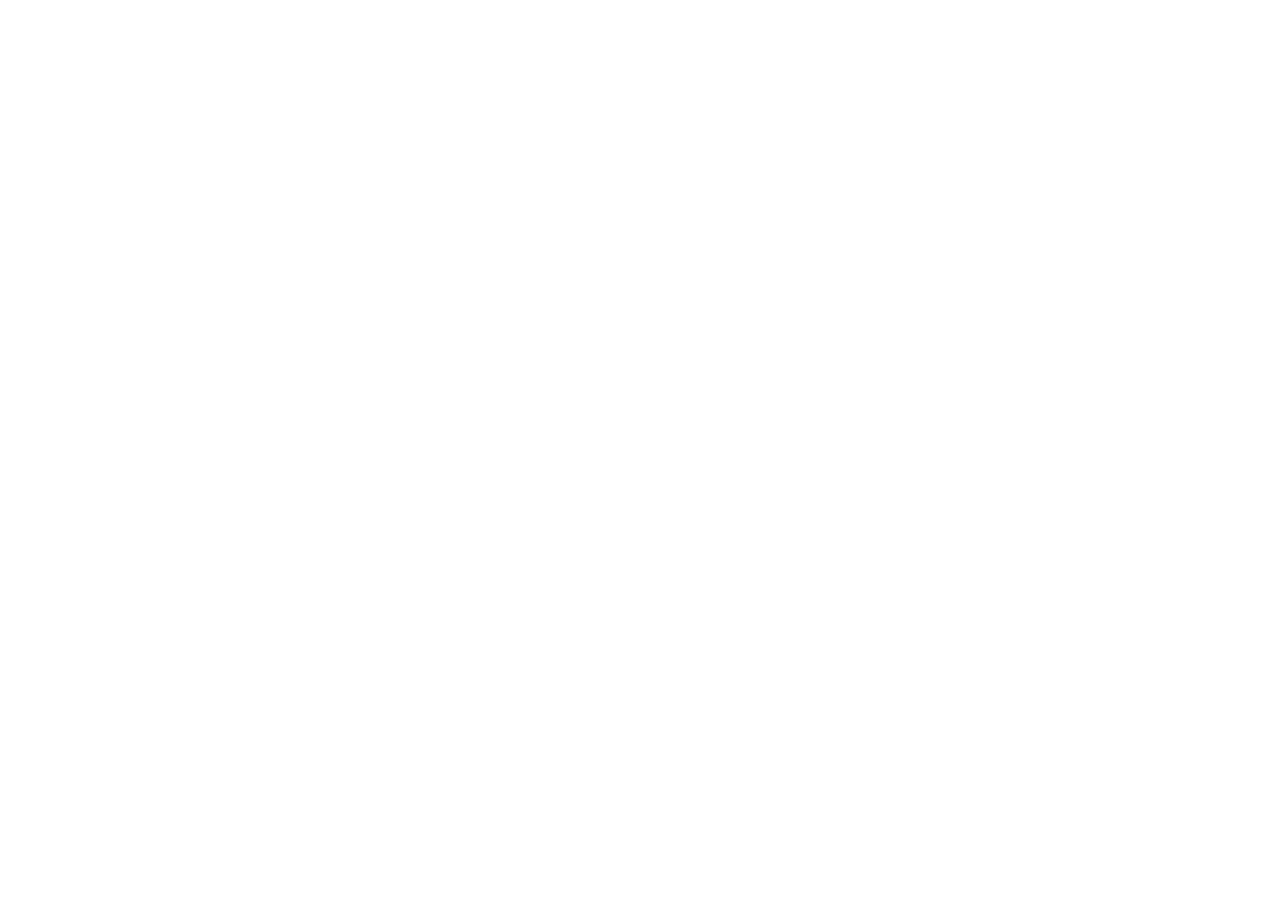
==== index.html @ ac1d790c "完成了登录和注册功能开发" ====
<!DOCTYPE html>
<html lang="en">

<head>
    <meta charset="UTF-8">
    <meta http-equiv="X-UA-Compatible" content="IE=edge">
    <meta name="viewport" content="width=device-width, initial-scale=1.0">
    <title>Document</title>
</head>

<body>

</body>

</html>
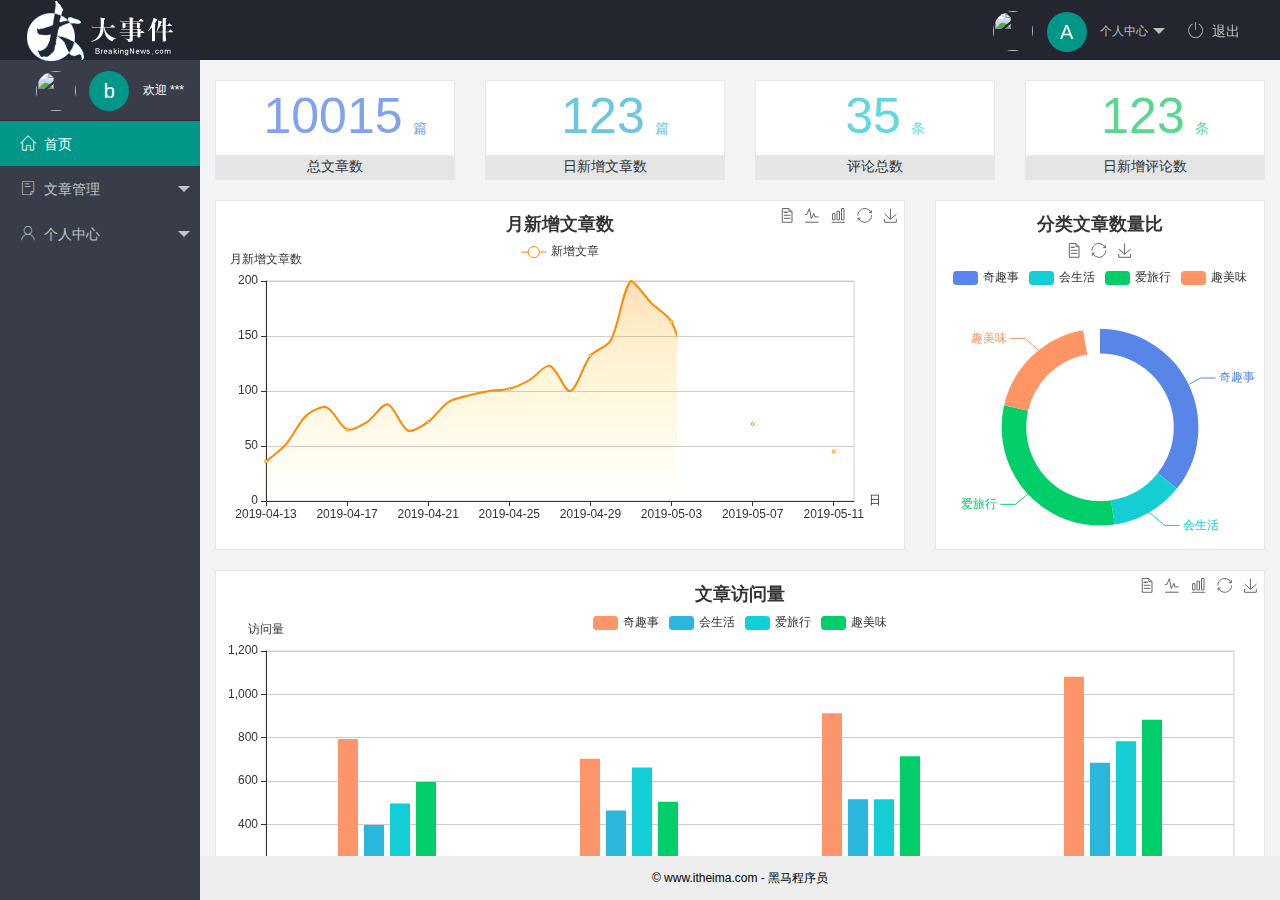
==== commit 8839c5c0: "完成了首页功能的开发" ====
--- a/index.html
+++ b/index.html
@@ -2,14 +2,104 @@
 <html lang="en">
 
 <head>
-    <meta charset="UTF-8">
-    <meta http-equiv="X-UA-Compatible" content="IE=edge">
-    <meta name="viewport" content="width=device-width, initial-scale=1.0">
-    <title>Document</title>
+    <meta charset="UTF-8" />
+    <meta name="viewport" content="width=device-width, initial-scale=1.0" />
+    <title>后台主页</title>
+    <!-- 导入 layui 的样式表 -->
+    <link rel="stylesheet" href="/assets/lib/layui/css/layui.css" />
+    <!-- 导入第三方图标库 -->
+    <link rel="stylesheet" href="/assets/fonts/iconfont.css" />
+    <!-- 导入自己的样式表 -->
+    <link rel="stylesheet" href="/assets/css/index.css" />
 </head>
 
-<body>
+<body class="layui-layout-body">
+    <div class="layui-layout layui-layout-admin">
+        <div class="layui-header">
+            <div class="layui-logo">
+                <img src="/assets/images/logo.png" alt="" />
+            </div>
+            <!-- 头部区域（可配合layui已有的水平导航） -->
+            <ul class="layui-nav layui-layout-right">
+                <li class="layui-nav-item">
+                    <a href="javascript:;" class="userinfo">
+                        <img src="http://t.cn/RCzsdCq" class="layui-nav-img" />
+                        <span class="text-avatar">A</span>
+                        个人中心
+                    </a>
+                    <dl class="layui-nav-child">
+                        <dd><a href="">基本资料</a></dd>
+                        <dd><a href="">更换头像</a></dd>
+                        <dd><a href="">重置密码</a></dd>
+                    </dl>
+                </li>
+                <li class="layui-nav-item">
+                    <a href="javascript:;" id="btnLogout"><span class="iconfont icon-tuichu"></span>退出</a>
+                </li>
+            </ul>
+        </div>
 
+        <div class="layui-side layui-bg-black">
+            <div class="layui-side-scroll">
+                <div class="userinfo">
+                    <img src="http://t.cn/RCzsdCq" class="layui-nav-img" />
+                    <span class="text-avatar">b</span>
+                    <span id="welcome">欢迎 ***</span>
+                </div>
+                <!-- 左侧导航区域（可配合layui已有的垂直导航） -->
+                <ul class="layui-nav layui-nav-tree" lay-shrink="all">
+                    <li class="layui-nav-item layui-this">
+                        <a href="/home/dashboard.html" target="fm"><span class="iconfont icon-home"></span>首页</a>
+                    </li>
+                    <li class="layui-nav-item">
+                        <a class="" href="javascript:;"><span class="iconfont icon-16"></span>文章管理</a>
+                        <dl class="layui-nav-child">
+                            <dd>
+                                <a href="javascript:;"><i class="layui-icon layui-icon-app"></i>文章类别</a>
+                            </dd>
+                            <dd>
+                                <a href="javascript:;"><i class="layui-icon layui-icon-app"></i>文章列表</a>
+                            </dd>
+                            <dd>
+                                <a href="javascript:;"><i class="layui-icon layui-icon-app"></i>发布文章</a>
+                            </dd>
+                        </dl>
+                    </li>
+                    <li class="layui-nav-item">
+                        <a href="javascript:;"><span class="iconfont icon-user"></span>个人中心</a>
+                        <dl class="layui-nav-child">
+                            <dd>
+                                <a href="javascript:;"><i class="layui-icon layui-icon-app"></i>基本资料</a>
+                            </dd>
+                            <dd>
+                                <a href="javascript:;"><i class="layui-icon layui-icon-app"></i>更换头像</a>
+                            </dd>
+                            <dd>
+                                <a href="javascript:;"><i class="layui-icon layui-icon-app"></i>重置密码</a>
+                            </dd>
+                        </dl>
+                    </li>
+                </ul>
+            </div>
+        </div>
+        <div class="layui-body">
+            <!-- 内容主体区域 -->
+            <iframe name="fm" src="/home/dashboard.html" frameborder="0"></iframe>
+        </div>
+
+        <div class="layui-footer">
+            <!-- 底部固定区域 -->
+            © www.itheima.com - 黑马程序员
+        </div>
+    </div>
+    <!-- 导入layui的js文件 -->
+    <script src="/assets//lib/layui/layui.all.js"></script>
+    <!-- 导入jquery -->
+    <script src="/assets/lib/jquery.js"></script>
+    <!-- 导入baseAPI.js -->
+    <script src="/assets/js/baseAP.js"></script>
+    <!-- 导入自己的js -->
+    <script src="/assets/js/index.js"> </script>
 </body>
 
 </html>--- a/assets/lib/layui/css/layui.css
+++ b/assets/lib/layui/css/layui.css
@@ -0,0 +1,2 @@
+/** layui-v2.5.5 MIT License By https://www.layui.com */
+ .layui-inline,img{display:inline-block;vertical-align:middle}h1,h2,h3,h4,h5,h6{font-weight:400}.layui-edge,.layui-header,.layui-inline,.layui-main{position:relative}.layui-body,.layui-edge,.layui-elip{overflow:hidden}.layui-btn,.layui-edge,.layui-inline,img{vertical-align:middle}.layui-btn,.layui-disabled,.layui-icon,.layui-unselect{-moz-user-select:none;-webkit-user-select:none;-ms-user-select:none}.layui-elip,.layui-form-checkbox span,.layui-form-pane .layui-form-label{text-overflow:ellipsis;white-space:nowrap}.layui-breadcrumb,.layui-tree-btnGroup{visibility:hidden}blockquote,body,button,dd,div,dl,dt,form,h1,h2,h3,h4,h5,h6,input,li,ol,p,pre,td,textarea,th,ul{margin:0;padding:0;-webkit-tap-highlight-color:rgba(0,0,0,0)}a:active,a:hover{outline:0}img{border:none}li{list-style:none}table{border-collapse:collapse;border-spacing:0}h4,h5,h6{font-size:100%}button,input,optgroup,option,select,textarea{font-family:inherit;font-size:inherit;font-style:inherit;font-weight:inherit;outline:0}pre{white-space:pre-wrap;white-space:-moz-pre-wrap;white-space:-pre-wrap;white-space:-o-pre-wrap;word-wrap:break-word}body{line-height:24px;font:14px Helvetica Neue,Helvetica,PingFang SC,Tahoma,Arial,sans-serif}hr{height:1px;margin:10px 0;border:0;clear:both}a{color:#333;text-decoration:none}a:hover{color:#777}a cite{font-style:normal;*cursor:pointer}.layui-border-box,.layui-border-box *{box-sizing:border-box}.layui-box,.layui-box *{box-sizing:content-box}.layui-clear{clear:both;*zoom:1}.layui-clear:after{content:'\20';clear:both;*zoom:1;display:block;height:0}.layui-inline{*display:inline;*zoom:1}.layui-edge{display:inline-block;width:0;height:0;border-width:6px;border-style:dashed;border-color:transparent}.layui-edge-top{top:-4px;border-bottom-color:#999;border-bottom-style:solid}.layui-edge-right{border-left-color:#999;border-left-style:solid}.layui-edge-bottom{top:2px;border-top-color:#999;border-top-style:solid}.layui-edge-left{border-right-color:#999;border-right-style:solid}.layui-disabled,.layui-disabled:hover{color:#d2d2d2!important;cursor:not-allowed!important}.layui-circle{border-radius:100%}.layui-show{display:block!important}.layui-hide{display:none!important}@font-face{font-family:layui-icon;src:url(../font/iconfont.eot?v=250);src:url(../font/iconfont.eot?v=250#iefix) format('embedded-opentype'),url(../font/iconfont.woff2?v=250) format('woff2'),url(../font/iconfont.woff?v=250) format('woff'),url(../font/iconfont.ttf?v=250) format('truetype'),url(../font/iconfont.svg?v=250#layui-icon) format('svg')}.layui-icon{font-family:layui-icon!important;font-size:16px;font-style:normal;-webkit-font-smoothing:antialiased;-moz-osx-font-smoothing:grayscale}.layui-icon-reply-fill:before{content:"\e611"}.layui-icon-set-fill:before{content:"\e614"}.layui-icon-menu-fill:before{content:"\e60f"}.layui-icon-search:before{content:"\e615"}.layui-icon-share:before{content:"\e641"}.layui-icon-set-sm:before{content:"\e620"}.layui-icon-engine:before{content:"\e628"}.layui-icon-close:before{content:"\1006"}.layui-icon-close-fill:before{content:"\1007"}.layui-icon-chart-screen:before{content:"\e629"}.layui-icon-star:before{content:"\e600"}.layui-icon-circle-dot:before{content:"\e617"}.layui-icon-chat:before{content:"\e606"}.layui-icon-release:before{content:"\e609"}.layui-icon-list:before{content:"\e60a"}.layui-icon-chart:before{content:"\e62c"}.layui-icon-ok-circle:before{content:"\1005"}.layui-icon-layim-theme:before{content:"\e61b"}.layui-icon-table:before{content:"\e62d"}.layui-icon-right:before{content:"\e602"}.layui-icon-left:before{content:"\e603"}.layui-icon-cart-simple:before{content:"\e698"}.layui-icon-face-cry:before{content:"\e69c"}.layui-icon-face-smile:before{content:"\e6af"}.layui-icon-survey:before{content:"\e6b2"}.layui-icon-tree:before{content:"\e62e"}.layui-icon-upload-circle:before{content:"\e62f"}.layui-icon-add-circle:before{content:"\e61f"}.layui-icon-download-circle:before{content:"\e601"}.layui-icon-templeate-1:before{content:"\e630"}.layui-icon-util:before{content:"\e631"}.layui-icon-face-surprised:before{content:"\e664"}.layui-icon-edit:before{content:"\e642"}.layui-icon-speaker:before{content:"\e645"}.layui-icon-down:before{content:"\e61a"}.layui-icon-file:before{content:"\e621"}.layui-icon-layouts:before{content:"\e632"}.layui-icon-rate-half:before{content:"\e6c9"}.layui-icon-add-circle-fine:before{content:"\e608"}.layui-icon-prev-circle:before{content:"\e633"}.layui-icon-read:before{content:"\e705"}.layui-icon-404:before{content:"\e61c"}.layui-icon-carousel:before{content:"\e634"}.layui-icon-help:before{content:"\e607"}.layui-icon-code-circle:before{content:"\e635"}.layui-icon-water:before{content:"\e636"}.layui-icon-username:before{content:"\e66f"}.layui-icon-find-fill:before{content:"\e670"}.layui-icon-about:before{content:"\e60b"}.layui-icon-location:before{content:"\e715"}.layui-icon-up:before{content:"\e619"}.layui-icon-pause:before{content:"\e651"}.layui-icon-date:before{content:"\e637"}.layui-icon-layim-uploadfile:before{content:"\e61d"}.layui-icon-delete:before{content:"\e640"}.layui-icon-play:before{content:"\e652"}.layui-icon-top:before{content:"\e604"}.layui-icon-friends:before{content:"\e612"}.layui-icon-refresh-3:before{content:"\e9aa"}.layui-icon-ok:before{content:"\e605"}.layui-icon-layer:before{content:"\e638"}.layui-icon-face-smile-fine:before{content:"\e60c"}.layui-icon-dollar:before{content:"\e659"}.layui-icon-group:before{content:"\e613"}.layui-icon-layim-download:before{content:"\e61e"}.layui-icon-picture-fine:before{content:"\e60d"}.layui-icon-link:before{content:"\e64c"}.layui-icon-diamond:before{content:"\e735"}.layui-icon-log:before{content:"\e60e"}.layui-icon-rate-solid:before{content:"\e67a"}.layui-icon-fonts-del:before{content:"\e64f"}.layui-icon-unlink:before{content:"\e64d"}.layui-icon-fonts-clear:before{content:"\e639"}.layui-icon-triangle-r:before{content:"\e623"}.layui-icon-circle:before{content:"\e63f"}.layui-icon-radio:before{content:"\e643"}.layui-icon-align-center:before{content:"\e647"}.layui-icon-align-right:before{content:"\e648"}.layui-icon-align-left:before{content:"\e649"}.layui-icon-loading-1:before{content:"\e63e"}.layui-icon-return:before{content:"\e65c"}.layui-icon-fonts-strong:before{content:"\e62b"}.layui-icon-upload:before{content:"\e67c"}.layui-icon-dialogue:before{content:"\e63a"}.layui-icon-video:before{content:"\e6ed"}.layui-icon-headset:before{content:"\e6fc"}.layui-icon-cellphone-fine:before{content:"\e63b"}.layui-icon-add-1:before{content:"\e654"}.layui-icon-face-smile-b:before{content:"\e650"}.layui-icon-fonts-html:before{content:"\e64b"}.layui-icon-form:before{content:"\e63c"}.layui-icon-cart:before{content:"\e657"}.layui-icon-camera-fill:before{content:"\e65d"}.layui-icon-tabs:before{content:"\e62a"}.layui-icon-fonts-code:before{content:"\e64e"}.layui-icon-fire:before{content:"\e756"}.layui-icon-set:before{content:"\e716"}.layui-icon-fonts-u:before{content:"\e646"}.layui-icon-triangle-d:before{content:"\e625"}.layui-icon-tips:before{content:"\e702"}.layui-icon-picture:before{content:"\e64a"}.layui-icon-more-vertical:before{content:"\e671"}.layui-icon-flag:before{content:"\e66c"}.layui-icon-loading:before{content:"\e63d"}.layui-icon-fonts-i:before{content:"\e644"}.layui-icon-refresh-1:before{content:"\e666"}.layui-icon-rmb:before{content:"\e65e"}.layui-icon-home:before{content:"\e68e"}.layui-icon-user:before{content:"\e770"}.layui-icon-notice:before{content:"\e667"}.layui-icon-login-weibo:before{content:"\e675"}.layui-icon-voice:before{content:"\e688"}.layui-icon-upload-drag:before{content:"\e681"}.layui-icon-login-qq:before{content:"\e676"}.layui-icon-snowflake:before{content:"\e6b1"}.layui-icon-file-b:before{content:"\e655"}.layui-icon-template:before{content:"\e663"}.layui-icon-auz:before{content:"\e672"}.layui-icon-console:before{content:"\e665"}.layui-icon-app:before{content:"\e653"}.layui-icon-prev:before{content:"\e65a"}.layui-icon-website:before{content:"\e7ae"}.layui-icon-next:before{content:"\e65b"}.layui-icon-component:before{content:"\e857"}.layui-icon-more:before{content:"\e65f"}.layui-icon-login-wechat:before{content:"\e677"}.layui-icon-shrink-right:before{content:"\e668"}.layui-icon-spread-left:before{content:"\e66b"}.layui-icon-camera:before{content:"\e660"}.layui-icon-note:before{content:"\e66e"}.layui-icon-refresh:before{content:"\e669"}.layui-icon-female:before{content:"\e661"}.layui-icon-male:before{content:"\e662"}.layui-icon-password:before{content:"\e673"}.layui-icon-senior:before{content:"\e674"}.layui-icon-theme:before{content:"\e66a"}.layui-icon-tread:before{content:"\e6c5"}.layui-icon-praise:before{content:"\e6c6"}.layui-icon-star-fill:before{content:"\e658"}.layui-icon-rate:before{content:"\e67b"}.layui-icon-template-1:before{content:"\e656"}.layui-icon-vercode:before{content:"\e679"}.layui-icon-cellphone:before{content:"\e678"}.layui-icon-screen-full:before{content:"\e622"}.layui-icon-screen-restore:before{content:"\e758"}.layui-icon-cols:before{content:"\e610"}.layui-icon-export:before{content:"\e67d"}.layui-icon-print:before{content:"\e66d"}.layui-icon-slider:before{content:"\e714"}.layui-icon-addition:before{content:"\e624"}.layui-icon-subtraction:before{content:"\e67e"}.layui-icon-service:before{content:"\e626"}.layui-icon-transfer:before{content:"\e691"}.layui-main{width:1140px;margin:0 auto}.layui-header{z-index:1000;height:60px}.layui-header a:hover{transition:all .5s;-webkit-transition:all .5s}.layui-side{position:fixed;left:0;top:0;bottom:0;z-index:999;width:200px;overflow-x:hidden}.layui-side-scroll{position:relative;width:220px;height:100%;overflow-x:hidden}.layui-body{position:absolute;left:200px;right:0;top:0;bottom:0;z-index:998;width:auto;overflow-y:auto;box-sizing:border-box}.layui-layout-body{overflow:hidden}.layui-layout-admin .layui-header{background-color:#23262E}.layui-layout-admin .layui-side{top:60px;width:200px;overflow-x:hidden}.layui-layout-admin .layui-body{position:fixed;top:60px;bottom:44px}.layui-layout-admin .layui-main{width:auto;margin:0 15px}.layui-layout-admin .layui-footer{position:fixed;left:200px;right:0;bottom:0;height:44px;line-height:44px;padding:0 15px;background-color:#eee}.layui-layout-admin .layui-logo{position:absolute;left:0;top:0;width:200px;height:100%;line-height:60px;text-align:center;color:#009688;font-size:16px}.layui-layout-admin .layui-header .layui-nav{background:0 0}.layui-layout-left{position:absolute!important;left:200px;top:0}.layui-layout-right{position:absolute!important;right:0;top:0}.layui-container{position:relative;margin:0 auto;padding:0 15px;box-sizing:border-box}.layui-fluid{position:relative;margin:0 auto;padding:0 15px}.layui-row:after,.layui-row:before{content:'';display:block;clear:both}.layui-col-lg1,.layui-col-lg10,.layui-col-lg11,.layui-col-lg12,.layui-col-lg2,.layui-col-lg3,.layui-col-lg4,.layui-col-lg5,.layui-col-lg6,.layui-col-lg7,.layui-col-lg8,.layui-col-lg9,.layui-col-md1,.layui-col-md10,.layui-col-md11,.layui-col-md12,.layui-col-md2,.layui-col-md3,.layui-col-md4,.layui-col-md5,.layui-col-md6,.layui-col-md7,.layui-col-md8,.layui-col-md9,.layui-col-sm1,.layui-col-sm10,.layui-col-sm11,.layui-col-sm12,.layui-col-sm2,.layui-col-sm3,.layui-col-sm4,.layui-col-sm5,.layui-col-sm6,.layui-col-sm7,.layui-col-sm8,.layui-col-sm9,.layui-col-xs1,.layui-col-xs10,.layui-col-xs11,.layui-col-xs12,.layui-col-xs2,.layui-col-xs3,.layui-col-xs4,.layui-col-xs5,.layui-col-xs6,.layui-col-xs7,.layui-col-xs8,.layui-col-xs9{position:relative;display:block;box-sizing:border-box}.layui-col-xs1,.layui-col-xs10,.layui-col-xs11,.layui-col-xs12,.layui-col-xs2,.layui-col-xs3,.layui-col-xs4,.layui-col-xs5,.layui-col-xs6,.layui-col-xs7,.layui-col-xs8,.layui-col-xs9{float:left}.layui-col-xs1{width:8.33333333%}.layui-col-xs2{width:16.66666667%}.layui-col-xs3{width:25%}.layui-col-xs4{width:33.33333333%}.layui-col-xs5{width:41.66666667%}.layui-col-xs6{width:50%}.layui-col-xs7{width:58.33333333%}.layui-col-xs8{width:66.66666667%}.layui-col-xs9{width:75%}.layui-col-xs10{width:83.33333333%}.layui-col-xs11{width:91.66666667%}.layui-col-xs12{width:100%}.layui-col-xs-offset1{margin-left:8.33333333%}.layui-col-xs-offset2{margin-left:16.66666667%}.layui-col-xs-offset3{margin-left:25%}.layui-col-xs-offset4{margin-left:33.33333333%}.layui-col-xs-offset5{margin-left:41.66666667%}.layui-col-xs-offset6{margin-left:50%}.layui-col-xs-offset7{margin-left:58.33333333%}.layui-col-xs-offset8{margin-left:66.66666667%}.layui-col-xs-offset9{margin-left:75%}.layui-col-xs-offset10{margin-left:83.33333333%}.layui-col-xs-offset11{margin-left:91.66666667%}.layui-col-xs-offset12{margin-left:100%}@media screen and (max-width:768px){.layui-hide-xs{display:none!important}.layui-show-xs-block{display:block!important}.layui-show-xs-inline{display:inline!important}.layui-show-xs-inline-block{display:inline-block!important}}@media screen and (min-width:768px){.layui-container{width:750px}.layui-hide-sm{display:none!important}.layui-show-sm-block{display:block!important}.layui-show-sm-inline{display:inline!important}.layui-show-sm-inline-block{display:inline-block!important}.layui-col-sm1,.layui-col-sm10,.layui-col-sm11,.layui-col-sm12,.layui-col-sm2,.layui-col-sm3,.layui-col-sm4,.layui-col-sm5,.layui-col-sm6,.layui-col-sm7,.layui-col-sm8,.layui-col-sm9{float:left}.layui-col-sm1{width:8.33333333%}.layui-col-sm2{width:16.66666667%}.layui-col-sm3{width:25%}.layui-col-sm4{width:33.33333333%}.layui-col-sm5{width:41.66666667%}.layui-col-sm6{width:50%}.layui-col-sm7{width:58.33333333%}.layui-col-sm8{width:66.66666667%}.layui-col-sm9{width:75%}.layui-col-sm10{width:83.33333333%}.layui-col-sm11{width:91.66666667%}.layui-col-sm12{width:100%}.layui-col-sm-offset1{margin-left:8.33333333%}.layui-col-sm-offset2{margin-left:16.66666667%}.layui-col-sm-offset3{margin-left:25%}.layui-col-sm-offset4{margin-left:33.33333333%}.layui-col-sm-offset5{margin-left:41.66666667%}.layui-col-sm-offset6{margin-left:50%}.layui-col-sm-offset7{margin-left:58.33333333%}.layui-col-sm-offset8{margin-left:66.66666667%}.layui-col-sm-offset9{margin-left:75%}.layui-col-sm-offset10{margin-left:83.33333333%}.layui-col-sm-offset11{margin-left:91.66666667%}.layui-col-sm-offset12{margin-left:100%}}@media screen and (min-width:992px){.layui-container{width:970px}.layui-hide-md{display:none!important}.layui-show-md-block{display:block!important}.layui-show-md-inline{display:inline!important}.layui-show-md-inline-block{display:inline-block!important}.layui-col-md1,.layui-col-md10,.layui-col-md11,.layui-col-md12,.layui-col-md2,.layui-col-md3,.layui-col-md4,.layui-col-md5,.layui-col-md6,.layui-col-md7,.layui-col-md8,.layui-col-md9{float:left}.layui-col-md1{width:8.33333333%}.layui-col-md2{width:16.66666667%}.layui-col-md3{width:25%}.layui-col-md4{width:33.33333333%}.layui-col-md5{width:41.66666667%}.layui-col-md6{width:50%}.layui-col-md7{width:58.33333333%}.layui-col-md8{width:66.66666667%}.layui-col-md9{width:75%}.layui-col-md10{width:83.33333333%}.layui-col-md11{width:91.66666667%}.layui-col-md12{width:100%}.layui-col-md-offset1{margin-left:8.33333333%}.layui-col-md-offset2{margin-left:16.66666667%}.layui-col-md-offset3{margin-left:25%}.layui-col-md-offset4{margin-left:33.33333333%}.layui-col-md-offset5{margin-left:41.66666667%}.layui-col-md-offset6{margin-left:50%}.layui-col-md-offset7{margin-left:58.33333333%}.layui-col-md-offset8{margin-left:66.66666667%}.layui-col-md-offset9{margin-left:75%}.layui-col-md-offset10{margin-left:83.33333333%}.layui-col-md-offset11{margin-left:91.66666667%}.layui-col-md-offset12{margin-left:100%}}@media screen and (min-width:1200px){.layui-container{width:1170px}.layui-hide-lg{display:none!important}.layui-show-lg-block{display:block!important}.layui-show-lg-inline{display:inline!important}.layui-show-lg-inline-block{display:inline-block!important}.layui-col-lg1,.layui-col-lg10,.layui-col-lg11,.layui-col-lg12,.layui-col-lg2,.layui-col-lg3,.layui-col-lg4,.layui-col-lg5,.layui-col-lg6,.layui-col-lg7,.layui-col-lg8,.layui-col-lg9{float:left}.layui-col-lg1{width:8.33333333%}.layui-col-lg2{width:16.66666667%}.layui-col-lg3{width:25%}.layui-col-lg4{width:33.33333333%}.layui-col-lg5{width:41.66666667%}.layui-col-lg6{width:50%}.layui-col-lg7{width:58.33333333%}.layui-col-lg8{width:66.66666667%}.layui-col-lg9{width:75%}.layui-col-lg10{width:83.33333333%}.layui-col-lg11{width:91.66666667%}.layui-col-lg12{width:100%}.layui-col-lg-offset1{margin-left:8.33333333%}.layui-col-lg-offset2{margin-left:16.66666667%}.layui-col-lg-offset3{margin-left:25%}.layui-col-lg-offset4{margin-left:33.33333333%}.layui-col-lg-offset5{margin-left:41.66666667%}.layui-col-lg-offset6{margin-left:50%}.layui-col-lg-offset7{margin-left:58.33333333%}.layui-col-lg-offset8{margin-left:66.66666667%}.layui-col-lg-offset9{margin-left:75%}.layui-col-lg-offset10{margin-left:83.33333333%}.layui-col-lg-offset11{margin-left:91.66666667%}.layui-col-lg-offset12{margin-left:100%}}.layui-col-space1{margin:-.5px}.layui-col-space1>*{padding:.5px}.layui-col-space3{margin:-1.5px}.layui-col-space3>*{padding:1.5px}.layui-col-space5{margin:-2.5px}.layui-col-space5>*{padding:2.5px}.layui-col-space8{margin:-3.5px}.layui-col-space8>*{padding:3.5px}.layui-col-space10{margin:-5px}.layui-col-space10>*{padding:5px}.layui-col-space12{margin:-6px}.layui-col-space12>*{padding:6px}.layui-col-space15{margin:-7.5px}.layui-col-space15>*{padding:7.5px}.layui-col-space18{margin:-9px}.layui-col-space18>*{padding:9px}.layui-col-space20{margin:-10px}.layui-col-space20>*{padding:10px}.layui-col-space22{margin:-11px}.layui-col-space22>*{padding:11px}.layui-col-space25{margin:-12.5px}.layui-col-space25>*{padding:12.5px}.layui-col-space30{margin:-15px}.layui-col-space30>*{padding:15px}.layui-btn,.layui-input,.layui-select,.layui-textarea,.layui-upload-button{outline:0;-webkit-appearance:none;transition:all .3s;-webkit-transition:all .3s;box-sizing:border-box}.layui-elem-quote{margin-bottom:10px;padding:15px;line-height:22px;border-left:5px solid #009688;border-radius:0 2px 2px 0;background-color:#f2f2f2}.layui-quote-nm{border-style:solid;border-width:1px 1px 1px 5px;background:0 0}.layui-elem-field{margin-bottom:10px;padding:0;border-width:1px;border-style:solid}.layui-elem-field legend{margin-left:20px;padding:0 10px;font-size:20px;font-weight:300}.layui-field-title{margin:10px 0 20px;border-width:1px 0 0}.layui-field-box{padding:10px 15px}.layui-field-title .layui-field-box{padding:10px 0}.layui-progress{position:relative;height:6px;border-radius:20px;background-color:#e2e2e2}.layui-progress-bar{position:absolute;left:0;top:0;width:0;max-width:100%;height:6px;border-radius:20px;text-align:right;background-color:#5FB878;transition:all .3s;-webkit-transition:all .3s}.layui-progress-big,.layui-progress-big .layui-progress-bar{height:18px;line-height:18px}.layui-progress-text{position:relative;top:-20px;line-height:18px;font-size:12px;color:#666}.layui-progress-big .layui-progress-text{position:static;padding:0 10px;color:#fff}.layui-collapse{border-width:1px;border-style:solid;border-radius:2px}.layui-colla-content,.layui-colla-item{border-top-width:1px;border-top-style:solid}.layui-colla-item:first-child{border-top:none}.layui-colla-title{position:relative;height:42px;line-height:42px;padding:0 15px 0 35px;color:#333;background-color:#f2f2f2;cursor:pointer;font-size:14px;overflow:hidden}.layui-colla-content{display:none;padding:10px 15px;line-height:22px;color:#666}.layui-colla-icon{position:absolute;left:15px;top:0;font-size:14px}.layui-card{margin-bottom:15px;border-radius:2px;background-color:#fff;box-shadow:0 1px 2px 0 rgba(0,0,0,.05)}.layui-card:last-child{margin-bottom:0}.layui-card-header{position:relative;height:42px;line-height:42px;padding:0 15px;border-bottom:1px solid #f6f6f6;color:#333;border-radius:2px 2px 0 0;font-size:14px}.layui-bg-black,.layui-bg-blue,.layui-bg-cyan,.layui-bg-green,.layui-bg-orange,.layui-bg-red{color:#fff!important}.layui-card-body{position:relative;padding:10px 15px;line-height:24px}.layui-card-body[pad15]{padding:15px}.layui-card-body[pad20]{padding:20px}.layui-card-body .layui-table{margin:5px 0}.layui-card .layui-tab{margin:0}.layui-panel-window{position:relative;padding:15px;border-radius:0;border-top:5px solid #E6E6E6;background-color:#fff}.layui-auxiliar-moving{position:fixed;left:0;right:0;top:0;bottom:0;width:100%;height:100%;background:0 0;z-index:9999999999}.layui-form-label,.layui-form-mid,.layui-form-select,.layui-input-block,.layui-input-inline,.layui-textarea{position:relative}.layui-bg-red{background-color:#FF5722!important}.layui-bg-orange{background-color:#FFB800!important}.layui-bg-green{background-color:#009688!important}.layui-bg-cyan{background-color:#2F4056!important}.layui-bg-blue{background-color:#1E9FFF!important}.layui-bg-black{background-color:#393D49!important}.layui-bg-gray{background-color:#eee!important;color:#666!important}.layui-badge-rim,.layui-colla-content,.layui-colla-item,.layui-collapse,.layui-elem-field,.layui-form-pane .layui-form-item[pane],.layui-form-pane .layui-form-label,.layui-input,.layui-layedit,.layui-layedit-tool,.layui-quote-nm,.layui-select,.layui-tab-bar,.layui-tab-card,.layui-tab-title,.layui-tab-title .layui-this:after,.layui-textarea{border-color:#e6e6e6}.layui-timeline-item:before,hr{background-color:#e6e6e6}.layui-text{line-height:22px;font-size:14px;color:#666}.layui-text h1,.layui-text h2,.layui-text h3{font-weight:500;color:#333}.layui-text h1{font-size:30px}.layui-text h2{font-size:24px}.layui-text h3{font-size:18px}.layui-text a:not(.layui-btn){color:#01AAED}.layui-text a:not(.layui-btn):hover{text-decoration:underline}.layui-text ul{padding:5px 0 5px 15px}.layui-text ul li{margin-top:5px;list-style-type:disc}.layui-text em,.layui-word-aux{color:#999!important;padding:0 5px!important}.layui-btn{display:inline-block;height:38px;line-height:38px;padding:0 18px;background-color:#009688;color:#fff;white-space:nowrap;text-align:center;font-size:14px;border:none;border-radius:2px;cursor:pointer}.layui-btn:hover{opacity:.8;filter:alpha(opacity=80);color:#fff}.layui-btn:active{opacity:1;filter:alpha(opacity=100)}.layui-btn+.layui-btn{margin-left:10px}.layui-btn-container{font-size:0}.layui-btn-container .layui-btn{margin-right:10px;margin-bottom:10px}.layui-btn-container .layui-btn+.layui-btn{margin-left:0}.layui-table .layui-btn-container .layui-btn{margin-bottom:9px}.layui-btn-radius{border-radius:100px}.layui-btn .layui-icon{margin-right:3px;font-size:18px;vertical-align:bottom;vertical-align:middle\9}.layui-btn-primary{border:1px solid #C9C9C9;background-color:#fff;color:#555}.layui-btn-primary:hover{border-color:#009688;color:#333}.layui-btn-normal{background-color:#1E9FFF}.layui-btn-warm{background-color:#FFB800}.layui-btn-danger{background-color:#FF5722}.layui-btn-checked{background-color:#5FB878}.layui-btn-disabled,.layui-btn-disabled:active,.layui-btn-disabled:hover{border:1px solid #e6e6e6;background-color:#FBFBFB;color:#C9C9C9;cursor:not-allowed;opacity:1}.layui-btn-lg{height:44px;line-height:44px;padding:0 25px;font-size:16px}.layui-btn-sm{height:30px;line-height:30px;padding:0 10px;font-size:12px}.layui-btn-sm i{font-size:16px!important}.layui-btn-xs{height:22px;line-height:22px;padding:0 5px;font-size:12px}.layui-btn-xs i{font-size:14px!important}.layui-btn-group{display:inline-block;vertical-align:middle;font-size:0}.layui-btn-group .layui-btn{margin-left:0!important;margin-right:0!important;border-left:1px solid rgba(255,255,255,.5);border-radius:0}.layui-btn-group .layui-btn-primary{border-left:none}.layui-btn-group .layui-btn-primary:hover{border-color:#C9C9C9;color:#009688}.layui-btn-group .layui-btn:first-child{border-left:none;border-radius:2px 0 0 2px}.layui-btn-group .layui-btn-primary:first-child{border-left:1px solid #c9c9c9}.layui-btn-group .layui-btn:last-child{border-radius:0 2px 2px 0}.layui-btn-group .layui-btn+.layui-btn{margin-left:0}.layui-btn-group+.layui-btn-group{margin-left:10px}.layui-btn-fluid{width:100%}.layui-input,.layui-select,.layui-textarea{height:38px;line-height:1.3;line-height:38px\9;border-width:1px;border-style:solid;background-color:#fff;border-radius:2px}.layui-input::-webkit-input-placeholder,.layui-select::-webkit-input-placeholder,.layui-textarea::-webkit-input-placeholder{line-height:1.3}.layui-input,.layui-textarea{display:block;width:100%;padding-left:10px}.layui-input:hover,.layui-textarea:hover{border-color:#D2D2D2!important}.layui-input:focus,.layui-textarea:focus{border-color:#C9C9C9!important}.layui-textarea{min-height:100px;height:auto;line-height:20px;padding:6px 10px;resize:vertical}.layui-select{padding:0 10px}.layui-form input[type=checkbox],.layui-form input[type=radio],.layui-form select{display:none}.layui-form [lay-ignore]{display:initial}.layui-form-item{margin-bottom:15px;clear:both;*zoom:1}.layui-form-item:after{content:'\20';clear:both;*zoom:1;display:block;height:0}.layui-form-label{float:left;display:block;padding:9px 15px;width:80px;font-weight:400;line-height:20px;text-align:right}.layui-form-label-col{display:block;float:none;padding:9px 0;line-height:20px;text-align:left}.layui-form-item .layui-inline{margin-bottom:5px;margin-right:10px}.layui-input-block{margin-left:110px;min-height:36px}.layui-input-inline{display:inline-block;vertical-align:middle}.layui-form-item .layui-input-inline{float:left;width:190px;margin-right:10px}.layui-form-text .layui-input-inline{width:auto}.layui-form-mid{float:left;display:block;padding:9px 0!important;line-height:20px;margin-right:10px}.layui-form-danger+.layui-form-select .layui-input,.layui-form-danger:focus{border-color:#FF5722!important}.layui-form-select .layui-input{padding-right:30px;cursor:pointer}.layui-form-select .layui-edge{position:absolute;right:10px;top:50%;margin-top:-3px;cursor:pointer;border-width:6px;border-top-color:#c2c2c2;border-top-style:solid;transition:all .3s;-webkit-transition:all .3s}.layui-form-select dl{display:none;position:absolute;left:0;top:42px;padding:5px 0;z-index:899;min-width:100%;border:1px solid #d2d2d2;max-height:300px;overflow-y:auto;background-color:#fff;border-radius:2px;box-shadow:0 2px 4px rgba(0,0,0,.12);box-sizing:border-box}.layui-form-select dl dd,.layui-form-select dl dt{padding:0 10px;line-height:36px;white-space:nowrap;overflow:hidden;text-overflow:ellipsis}.layui-form-select dl dt{font-size:12px;color:#999}.layui-form-select dl dd{cursor:pointer}.layui-form-select dl dd:hover{background-color:#f2f2f2;-webkit-transition:.5s all;transition:.5s all}.layui-form-select .layui-select-group dd{padding-left:20px}.layui-form-select dl dd.layui-select-tips{padding-left:10px!important;color:#999}.layui-form-select dl dd.layui-this{background-color:#5FB878;color:#fff}.layui-form-checkbox,.layui-form-select dl dd.layui-disabled{background-color:#fff}.layui-form-selected dl{display:block}.layui-form-checkbox,.layui-form-checkbox *,.layui-form-switch{display:inline-block;vertical-align:middle}.layui-form-selected .layui-edge{margin-top:-9px;-webkit-transform:rotate(180deg);transform:rotate(180deg);margin-top:-3px\9}:root .layui-form-selected .layui-edge{margin-top:-9px\0/IE9}.layui-form-selectup dl{top:auto;bottom:42px}.layui-select-none{margin:5px 0;text-align:center;color:#999}.layui-select-disabled .layui-disabled{border-color:#eee!important}.layui-select-disabled .layui-edge{border-top-color:#d2d2d2}.layui-form-checkbox{position:relative;height:30px;line-height:30px;margin-right:10px;padding-right:30px;cursor:pointer;font-size:0;-webkit-transition:.1s linear;transition:.1s linear;box-sizing:border-box}.layui-form-checkbox span{padding:0 10px;height:100%;font-size:14px;border-radius:2px 0 0 2px;background-color:#d2d2d2;color:#fff;overflow:hidden}.layui-form-checkbox:hover span{background-color:#c2c2c2}.layui-form-checkbox i{position:absolute;right:0;top:0;width:30px;height:28px;border:1px solid #d2d2d2;border-left:none;border-radius:0 2px 2px 0;color:#fff;font-size:20px;text-align:center}.layui-form-checkbox:hover i{border-color:#c2c2c2;color:#c2c2c2}.layui-form-checked,.layui-form-checked:hover{border-color:#5FB878}.layui-form-checked span,.layui-form-checked:hover span{background-color:#5FB878}.layui-form-checked i,.layui-form-checked:hover i{color:#5FB878}.layui-form-item .layui-form-checkbox{margin-top:4px}.layui-form-checkbox[lay-skin=primary]{height:auto!important;line-height:normal!important;min-width:18px;min-height:18px;border:none!important;margin-right:0;padding-left:28px;padding-right:0;background:0 0}.layui-form-checkbox[lay-skin=primary] span{padding-left:0;padding-right:15px;line-height:18px;background:0 0;color:#666}.layui-form-checkbox[lay-skin=primary] i{right:auto;left:0;width:16px;height:16px;line-height:16px;border:1px solid #d2d2d2;font-size:12px;border-radius:2px;background-color:#fff;-webkit-transition:.1s linear;transition:.1s linear}.layui-form-checkbox[lay-skin=primary]:hover i{border-color:#5FB878;color:#fff}.layui-form-checked[lay-skin=primary] i{border-color:#5FB878!important;background-color:#5FB878;color:#fff}.layui-checkbox-disbaled[lay-skin=primary] span{background:0 0!important;color:#c2c2c2}.layui-checkbox-disbaled[lay-skin=primary]:hover i{border-color:#d2d2d2}.layui-form-item .layui-form-checkbox[lay-skin=primary]{margin-top:10px}.layui-form-switch{position:relative;height:22px;line-height:22px;min-width:35px;padding:0 5px;margin-top:8px;border:1px solid #d2d2d2;border-radius:20px;cursor:pointer;background-color:#fff;-webkit-transition:.1s linear;transition:.1s linear}.layui-form-switch i{position:absolute;left:5px;top:3px;width:16px;height:16px;border-radius:20px;background-color:#d2d2d2;-webkit-transition:.1s linear;transition:.1s linear}.layui-form-switch em{position:relative;top:0;width:25px;margin-left:21px;padding:0!important;text-align:center!important;color:#999!important;font-style:normal!important;font-size:12px}.layui-form-onswitch{border-color:#5FB878;background-color:#5FB878}.layui-checkbox-disbaled,.layui-checkbox-disbaled i{border-color:#e2e2e2!important}.layui-form-onswitch i{left:100%;margin-left:-21px;background-color:#fff}.layui-form-onswitch em{margin-left:5px;margin-right:21px;color:#fff!important}.layui-checkbox-disbaled span{background-color:#e2e2e2!important}.layui-checkbox-disbaled:hover i{color:#fff!important}[lay-radio]{display:none}.layui-form-radio,.layui-form-radio *{display:inline-block;vertical-align:middle}.layui-form-radio{line-height:28px;margin:6px 10px 0 0;padding-right:10px;cursor:pointer;font-size:0}.layui-form-radio *{font-size:14px}.layui-form-radio>i{margin-right:8px;font-size:22px;color:#c2c2c2}.layui-form-radio>i:hover,.layui-form-radioed>i{color:#5FB878}.layui-radio-disbaled>i{color:#e2e2e2!important}.layui-form-pane .layui-form-label{width:110px;padding:8px 15px;height:38px;line-height:20px;border-width:1px;border-style:solid;border-radius:2px 0 0 2px;text-align:center;background-color:#FBFBFB;overflow:hidden;box-sizing:border-box}.layui-form-pane .layui-input-inline{margin-left:-1px}.layui-form-pane .layui-input-block{margin-left:110px;left:-1px}.layui-form-pane .layui-input{border-radius:0 2px 2px 0}.layui-form-pane .layui-form-text .layui-form-label{float:none;width:100%;border-radius:2px;box-sizing:border-box;text-align:left}.layui-form-pane .layui-form-text .layui-input-inline{display:block;margin:0;top:-1px;clear:both}.layui-form-pane .layui-form-text .layui-input-block{margin:0;left:0;top:-1px}.layui-form-pane .layui-form-text .layui-textarea{min-height:100px;border-radius:0 0 2px 2px}.layui-form-pane .layui-form-checkbox{margin:4px 0 4px 10px}.layui-form-pane .layui-form-radio,.layui-form-pane .layui-form-switch{margin-top:6px;margin-left:10px}.layui-form-pane .layui-form-item[pane]{position:relative;border-width:1px;border-style:solid}.layui-form-pane .layui-form-item[pane] .layui-form-label{position:absolute;left:0;top:0;height:100%;border-width:0 1px 0 0}.layui-form-pane .layui-form-item[pane] .layui-input-inline{margin-left:110px}@media screen and (max-width:450px){.layui-form-item .layui-form-label{text-overflow:ellipsis;overflow:hidden;white-space:nowrap}.layui-form-item .layui-inline{display:block;margin-right:0;margin-bottom:20px;clear:both}.layui-form-item .layui-inline:after{content:'\20';clear:both;display:block;height:0}.layui-form-item .layui-input-inline{display:block;float:none;left:-3px;width:auto;margin:0 0 10px 112px}.layui-form-item .layui-input-inline+.layui-form-mid{margin-left:110px;top:-5px;padding:0}.layui-form-item .layui-form-checkbox{margin-right:5px;margin-bottom:5px}}.layui-layedit{border-width:1px;border-style:solid;border-radius:2px}.layui-layedit-tool{padding:3px 5px;border-bottom-width:1px;border-bottom-style:solid;font-size:0}.layedit-tool-fixed{position:fixed;top:0;border-top:1px solid #e2e2e2}.layui-layedit-tool .layedit-tool-mid,.layui-layedit-tool .layui-icon{display:inline-block;vertical-align:middle;text-align:center;font-size:14px}.layui-layedit-tool .layui-icon{position:relative;width:32px;height:30px;line-height:30px;margin:3px 5px;color:#777;cursor:pointer;border-radius:2px}.layui-layedit-tool .layui-icon:hover{color:#393D49}.layui-layedit-tool .layui-icon:active{color:#000}.layui-layedit-tool .layedit-tool-active{background-color:#e2e2e2;color:#000}.layui-layedit-tool .layui-disabled,.layui-layedit-tool .layui-disabled:hover{color:#d2d2d2;cursor:not-allowed}.layui-layedit-tool .layedit-tool-mid{width:1px;height:18px;margin:0 10px;background-color:#d2d2d2}.layedit-tool-html{width:50px!important;font-size:30px!important}.layedit-tool-b,.layedit-tool-code,.layedit-tool-help{font-size:16px!important}.layedit-tool-d,.layedit-tool-face,.layedit-tool-image,.layedit-tool-unlink{font-size:18px!important}.layedit-tool-image input{position:absolute;font-size:0;left:0;top:0;width:100%;height:100%;opacity:.01;filter:Alpha(opacity=1);cursor:pointer}.layui-layedit-iframe iframe{display:block;width:100%}#LAY_layedit_code{overflow:hidden}.layui-laypage{display:inline-block;*display:inline;*zoom:1;vertical-align:middle;margin:10px 0;font-size:0}.layui-laypage>a:first-child,.layui-laypage>a:first-child em{border-radius:2px 0 0 2px}.layui-laypage>a:last-child,.layui-laypage>a:last-child em{border-radius:0 2px 2px 0}.layui-laypage>:first-child{margin-left:0!important}.layui-laypage>:last-child{margin-right:0!important}.layui-laypage a,.layui-laypage button,.layui-laypage input,.layui-laypage select,.layui-laypage span{border:1px solid #e2e2e2}.layui-laypage a,.layui-laypage span{display:inline-block;*display:inline;*zoom:1;vertical-align:middle;padding:0 15px;height:28px;line-height:28px;margin:0 -1px 5px 0;background-color:#fff;color:#333;font-size:12px}.layui-flow-more a *,.layui-laypage input,.layui-table-view select[lay-ignore]{display:inline-block}.layui-laypage a:hover{color:#009688}.layui-laypage em{font-style:normal}.layui-laypage .layui-laypage-spr{color:#999;font-weight:700}.layui-laypage a{text-decoration:none}.layui-laypage .layui-laypage-curr{position:relative}.layui-laypage .layui-laypage-curr em{position:relative;color:#fff}.layui-laypage .layui-laypage-curr .layui-laypage-em{position:absolute;left:-1px;top:-1px;padding:1px;width:100%;height:100%;background-color:#009688}.layui-laypage-em{border-radius:2px}.layui-laypage-next em,.layui-laypage-prev em{font-family:Sim sun;font-size:16px}.layui-laypage .layui-laypage-count,.layui-laypage .layui-laypage-limits,.layui-laypage .layui-laypage-refresh,.layui-laypage .layui-laypage-skip{margin-left:10px;margin-right:10px;padding:0;border:none}.layui-laypage .layui-laypage-limits,.layui-laypage .layui-laypage-refresh{vertical-align:top}.layui-laypage .layui-laypage-refresh i{font-size:18px;cursor:pointer}.layui-laypage select{height:22px;padding:3px;border-radius:2px;cursor:pointer}.layui-laypage .layui-laypage-skip{height:30px;line-height:30px;color:#999}.layui-laypage button,.layui-laypage input{height:30px;line-height:30px;border-radius:2px;vertical-align:top;background-color:#fff;box-sizing:border-box}.layui-laypage input{width:40px;margin:0 10px;padding:0 3px;text-align:center}.layui-laypage input:focus,.layui-laypage select:focus{border-color:#009688!important}.layui-laypage button{margin-left:10px;padding:0 10px;cursor:pointer}.layui-table,.layui-table-view{margin:10px 0}.layui-flow-more{margin:10px 0;text-align:center;color:#999;font-size:14px}.layui-flow-more a{height:32px;line-height:32px}.layui-flow-more a *{vertical-align:top}.layui-flow-more a cite{padding:0 20px;border-radius:3px;background-color:#eee;color:#333;font-style:normal}.layui-flow-more a cite:hover{opacity:.8}.layui-flow-more a i{font-size:30px;color:#737383}.layui-table{width:100%;background-color:#fff;color:#666}.layui-table tr{transition:all .3s;-webkit-transition:all .3s}.layui-table th{text-align:left;font-weight:400}.layui-table tbody tr:hover,.layui-table thead tr,.layui-table-click,.layui-table-header,.layui-table-hover,.layui-table-mend,.layui-table-patch,.layui-table-tool,.layui-table-total,.layui-table-total tr,.layui-table[lay-even] tr:nth-child(even){background-color:#f2f2f2}.layui-table td,.layui-table th,.layui-table-col-set,.layui-table-fixed-r,.layui-table-grid-down,.layui-table-header,.layui-table-page,.layui-table-tips-main,.layui-table-tool,.layui-table-total,.layui-table-view,.layui-table[lay-skin=line],.layui-table[lay-skin=row]{border-width:1px;border-style:solid;border-color:#e6e6e6}.layui-table td,.layui-table th{position:relative;padding:9px 15px;min-height:20px;line-height:20px;font-size:14px}.layui-table[lay-skin=line] td,.layui-table[lay-skin=line] th{border-width:0 0 1px}.layui-table[lay-skin=row] td,.layui-table[lay-skin=row] th{border-width:0 1px 0 0}.layui-table[lay-skin=nob] td,.layui-table[lay-skin=nob] th{border:none}.layui-table img{max-width:100px}.layui-table[lay-size=lg] td,.layui-table[lay-size=lg] th{padding:15px 30px}.layui-table-view .layui-table[lay-size=lg] .layui-table-cell{height:40px;line-height:40px}.layui-table[lay-size=sm] td,.layui-table[lay-size=sm] th{font-size:12px;padding:5px 10px}.layui-table-view .layui-table[lay-size=sm] .layui-table-cell{height:20px;line-height:20px}.layui-table[lay-data]{display:none}.layui-table-box{position:relative;overflow:hidden}.layui-table-view .layui-table{position:relative;width:auto;margin:0}.layui-table-view .layui-table[lay-skin=line]{border-width:0 1px 0 0}.layui-table-view .layui-table[lay-skin=row]{border-width:0 0 1px}.layui-table-view .layui-table td,.layui-table-view .layui-table th{padding:5px 0;border-top:none;border-left:none}.layui-table-view .layui-table th.layui-unselect .layui-table-cell span{cursor:pointer}.layui-table-view .layui-table td{cursor:default}.layui-table-view .layui-table td[data-edit=text]{cursor:text}.layui-table-view .layui-form-checkbox[lay-skin=primary] i{width:18px;height:18px}.layui-table-view .layui-form-radio{line-height:0;padding:0}.layui-table-view .layui-form-radio>i{margin:0;font-size:20px}.layui-table-init{position:absolute;left:0;top:0;width:100%;height:100%;text-align:center;z-index:110}.layui-table-init .layui-icon{position:absolute;left:50%;top:50%;margin:-15px 0 0 -15px;font-size:30px;color:#c2c2c2}.layui-table-header{border-width:0 0 1px;overflow:hidden}.layui-table-header .layui-table{margin-bottom:-1px}.layui-table-tool .layui-inline[lay-event]{position:relative;width:26px;height:26px;padding:5px;line-height:16px;margin-right:10px;text-align:center;color:#333;border:1px solid #ccc;cursor:pointer;-webkit-transition:.5s all;transition:.5s all}.layui-table-tool .layui-inline[lay-event]:hover{border:1px solid #999}.layui-table-tool-temp{padding-right:120px}.layui-table-tool-self{position:absolute;right:17px;top:10px}.layui-table-tool .layui-table-tool-self .layui-inline[lay-event]{margin:0 0 0 10px}.layui-table-tool-panel{position:absolute;top:29px;left:-1px;padding:5px 0;min-width:150px;min-height:40px;border:1px solid #d2d2d2;text-align:left;overflow-y:auto;background-color:#fff;box-shadow:0 2px 4px rgba(0,0,0,.12)}.layui-table-cell,.layui-table-tool-panel li{overflow:hidden;text-overflow:ellipsis;white-space:nowrap}.layui-table-tool-panel li{padding:0 10px;line-height:30px;-webkit-transition:.5s all;transition:.5s all}.layui-table-tool-panel li .layui-form-checkbox[lay-skin=primary]{width:100%;padding-left:28px}.layui-table-tool-panel li:hover{background-color:#f2f2f2}.layui-table-tool-panel li .layui-form-checkbox[lay-skin=primary] i{position:absolute;left:0;top:0}.layui-table-tool-panel li .layui-form-checkbox[lay-skin=primary] span{padding:0}.layui-table-tool .layui-table-tool-self .layui-table-tool-panel{left:auto;right:-1px}.layui-table-col-set{position:absolute;right:0;top:0;width:20px;height:100%;border-width:0 0 0 1px;background-color:#fff}.layui-table-sort{width:10px;height:20px;margin-left:5px;cursor:pointer!important}.layui-table-sort .layui-edge{position:absolute;left:5px;border-width:5px}.layui-table-sort .layui-table-sort-asc{top:3px;border-top:none;border-bottom-style:solid;border-bottom-color:#b2b2b2}.layui-table-sort .layui-table-sort-asc:hover{border-bottom-color:#666}.layui-table-sort .layui-table-sort-desc{bottom:5px;border-bottom:none;border-top-style:solid;border-top-color:#b2b2b2}.layui-table-sort .layui-table-sort-desc:hover{border-top-color:#666}.layui-table-sort[lay-sort=asc] .layui-table-sort-asc{border-bottom-color:#000}.layui-table-sort[lay-sort=desc] .layui-table-sort-desc{border-top-color:#000}.layui-table-cell{height:28px;line-height:28px;padding:0 15px;position:relative;box-sizing:border-box}.layui-table-cell .layui-form-checkbox[lay-skin=primary]{top:-1px;padding:0}.layui-table-cell .layui-table-link{color:#01AAED}.laytable-cell-checkbox,.laytable-cell-numbers,.laytable-cell-radio,.laytable-cell-space{padding:0;text-align:center}.layui-table-body{position:relative;overflow:auto;margin-right:-1px;margin-bottom:-1px}.layui-table-body .layui-none{line-height:26px;padding:15px;text-align:center;color:#999}.layui-table-fixed{position:absolute;left:0;top:0;z-index:101}.layui-table-fixed .layui-table-body{overflow:hidden}.layui-table-fixed-l{box-shadow:0 -1px 8px rgba(0,0,0,.08)}.layui-table-fixed-r{left:auto;right:-1px;border-width:0 0 0 1px;box-shadow:-1px 0 8px rgba(0,0,0,.08)}.layui-table-fixed-r .layui-table-header{position:relative;overflow:visible}.layui-table-mend{position:absolute;right:-49px;top:0;height:100%;width:50px}.layui-table-tool{position:relative;z-index:890;width:100%;min-height:50px;line-height:30px;padding:10px 15px;border-width:0 0 1px}.layui-table-tool .layui-btn-container{margin-bottom:-10px}.layui-table-page,.layui-table-total{border-width:1px 0 0;margin-bottom:-1px;overflow:hidden}.layui-table-page{position:relative;width:100%;padding:7px 7px 0;height:41px;font-size:12px;white-space:nowrap}.layui-table-page>div{height:26px}.layui-table-page .layui-laypage{margin:0}.layui-table-page .layui-laypage a,.layui-table-page .layui-laypage span{height:26px;line-height:26px;margin-bottom:10px;border:none;background:0 0}.layui-table-page .layui-laypage a,.layui-table-page .layui-laypage span.layui-laypage-curr{padding:0 12px}.layui-table-page .layui-laypage span{margin-left:0;padding:0}.layui-table-page .layui-laypage .layui-laypage-prev{margin-left:-7px!important}.layui-table-page .layui-laypage .layui-laypage-curr .layui-laypage-em{left:0;top:0;padding:0}.layui-table-page .layui-laypage button,.layui-table-page .layui-laypage input{height:26px;line-height:26px}.layui-table-page .layui-laypage input{width:40px}.layui-table-page .layui-laypage button{padding:0 10px}.layui-table-page select{height:18px}.layui-table-patch .layui-table-cell{padding:0;width:30px}.layui-table-edit{position:absolute;left:0;top:0;width:100%;height:100%;padding:0 14px 1px;border-radius:0;box-shadow:1px 1px 20px rgba(0,0,0,.15)}.layui-table-edit:focus{border-color:#5FB878!important}select.layui-table-edit{padding:0 0 0 10px;border-color:#C9C9C9}.layui-table-view .layui-form-checkbox,.layui-table-view .layui-form-radio,.layui-table-view .layui-form-switch{top:0;margin:0;box-sizing:content-box}.layui-table-view .layui-form-checkbox{top:-1px;height:26px;line-height:26px}.layui-table-view .layui-form-checkbox i{height:26px}.layui-table-grid .layui-table-cell{overflow:visible}.layui-table-grid-down{position:absolute;top:0;right:0;width:26px;height:100%;padding:5px 0;border-width:0 0 0 1px;text-align:center;background-color:#fff;color:#999;cursor:pointer}.layui-table-grid-down .layui-icon{position:absolute;top:50%;left:50%;margin:-8px 0 0 -8px}.layui-table-grid-down:hover{background-color:#fbfbfb}body .layui-table-tips .layui-layer-content{background:0 0;padding:0;box-shadow:0 1px 6px rgba(0,0,0,.12)}.layui-table-tips-main{margin:-44px 0 0 -1px;max-height:150px;padding:8px 15px;font-size:14px;overflow-y:scroll;background-color:#fff;color:#666}.layui-table-tips-c{position:absolute;right:-3px;top:-13px;width:20px;height:20px;padding:3px;cursor:pointer;background-color:#666;border-radius:50%;color:#fff}.layui-table-tips-c:hover{background-color:#777}.layui-table-tips-c:before{position:relative;right:-2px}.layui-upload-file{display:none!important;opacity:.01;filter:Alpha(opacity=1)}.layui-upload-drag,.layui-upload-form,.layui-upload-wrap{display:inline-block}.layui-upload-list{margin:10px 0}.layui-upload-choose{padding:0 10px;color:#999}.layui-upload-drag{position:relative;padding:30px;border:1px dashed #e2e2e2;background-color:#fff;text-align:center;cursor:pointer;color:#999}.layui-upload-drag .layui-icon{font-size:50px;color:#009688}.layui-upload-drag[lay-over]{border-color:#009688}.layui-upload-iframe{position:absolute;width:0;height:0;border:0;visibility:hidden}.layui-upload-wrap{position:relative;vertical-align:middle}.layui-upload-wrap .layui-upload-file{display:block!important;position:absolute;left:0;top:0;z-index:10;font-size:100px;width:100%;height:100%;opacity:.01;filter:Alpha(opacity=1);cursor:pointer}.layui-transfer-active,.layui-transfer-box{display:inline-block;vertical-align:middle}.layui-transfer-box,.layui-transfer-header,.layui-transfer-search{border-width:0;border-style:solid;border-color:#e6e6e6}.layui-transfer-box{position:relative;border-width:1px;width:200px;height:360px;border-radius:2px;background-color:#fff}.layui-transfer-box .layui-form-checkbox{width:100%;margin:0!important}.layui-transfer-header{height:38px;line-height:38px;padding:0 10px;border-bottom-width:1px}.layui-transfer-search{position:relative;padding:10px;border-bottom-width:1px}.layui-transfer-search .layui-input{height:32px;padding-left:30px;font-size:12px}.layui-transfer-search .layui-icon-search{position:absolute;left:20px;top:50%;margin-top:-8px;color:#666}.layui-transfer-active{margin:0 15px}.layui-transfer-active .layui-btn{display:block;margin:0;padding:0 15px;background-color:#5FB878;border-color:#5FB878;color:#fff}.layui-transfer-active .layui-btn-disabled{background-color:#FBFBFB;border-color:#e6e6e6;color:#C9C9C9}.layui-transfer-active .layui-btn:first-child{margin-bottom:15px}.layui-transfer-active .layui-btn .layui-icon{margin:0;font-size:14px!important}.layui-transfer-data{padding:5px 0;overflow:auto}.layui-transfer-data li{height:32px;line-height:32px;padding:0 10px}.layui-transfer-data li:hover{background-color:#f2f2f2;transition:.5s all}.layui-transfer-data .layui-none{padding:15px 10px;text-align:center;color:#999}.layui-nav{position:relative;padding:0 20px;background-color:#393D49;color:#fff;border-radius:2px;font-size:0;box-sizing:border-box}.layui-nav *{font-size:14px}.layui-nav .layui-nav-item{position:relative;display:inline-block;*display:inline;*zoom:1;vertical-align:middle;line-height:60px}.layui-nav .layui-nav-item a{display:block;padding:0 20px;color:#fff;color:rgba(255,255,255,.7);transition:all .3s;-webkit-transition:all .3s}.layui-nav .layui-this:after,.layui-nav-bar,.layui-nav-tree .layui-nav-itemed:after{position:absolute;left:0;top:0;width:0;height:5px;background-color:#5FB878;transition:all .2s;-webkit-transition:all .2s}.layui-nav-bar{z-index:1000}.layui-nav .layui-nav-item a:hover,.layui-nav .layui-this a{color:#fff}.layui-nav .layui-this:after{content:'';top:auto;bottom:0;width:100%}.layui-nav-img{width:30px;height:30px;margin-right:10px;border-radius:50%}.layui-nav .layui-nav-more{content:'';width:0;height:0;border-style:solid dashed dashed;border-color:#fff transparent transparent;overflow:hidden;cursor:pointer;transition:all .2s;-webkit-transition:all .2s;position:absolute;top:50%;right:3px;margin-top:-3px;border-width:6px;border-top-color:rgba(255,255,255,.7)}.layui-nav .layui-nav-mored,.layui-nav-itemed>a .layui-nav-more{margin-top:-9px;border-style:dashed dashed solid;border-color:transparent transparent #fff}.layui-nav-child{display:none;position:absolute;left:0;top:65px;min-width:100%;line-height:36px;padding:5px 0;box-shadow:0 2px 4px rgba(0,0,0,.12);border:1px solid #d2d2d2;background-color:#fff;z-index:100;border-radius:2px;white-space:nowrap}.layui-nav .layui-nav-child a{color:#333}.layui-nav .layui-nav-child a:hover{background-color:#f2f2f2;color:#000}.layui-nav-child dd{position:relative}.layui-nav .layui-nav-child dd.layui-this a,.layui-nav-child dd.layui-this{background-color:#5FB878;color:#fff}.layui-nav-child dd.layui-this:after{display:none}.layui-nav-tree{width:200px;padding:0}.layui-nav-tree .layui-nav-item{display:block;width:100%;line-height:45px}.layui-nav-tree .layui-nav-item a{position:relative;height:45px;line-height:45px;text-overflow:ellipsis;overflow:hidden;white-space:nowrap}.layui-nav-tree .layui-nav-item a:hover{background-color:#4E5465}.layui-nav-tree .layui-nav-bar{width:5px;height:0;background-color:#009688}.layui-nav-tree .layui-nav-child dd.layui-this,.layui-nav-tree .layui-nav-child dd.layui-this a,.layui-nav-tree .layui-this,.layui-nav-tree .layui-this>a,.layui-nav-tree .layui-this>a:hover{background-color:#009688;color:#fff}.layui-nav-tree .layui-this:after{display:none}.layui-nav-itemed>a,.layui-nav-tree .layui-nav-title a,.layui-nav-tree .layui-nav-title a:hover{color:#fff!important}.layui-nav-tree .layui-nav-child{position:relative;z-index:0;top:0;border:none;box-shadow:none}.layui-nav-tree .layui-nav-child a{height:40px;line-height:40px;color:#fff;color:rgba(255,255,255,.7)}.layui-nav-tree .layui-nav-child,.layui-nav-tree .layui-nav-child a:hover{background:0 0;color:#fff}.layui-nav-tree .layui-nav-more{right:10px}.layui-nav-itemed>.layui-nav-child{display:block;padding:0;background-color:rgba(0,0,0,.3)!important}.layui-nav-itemed>.layui-nav-child>.layui-this>.layui-nav-child{display:block}.layui-nav-side{position:fixed;top:0;bottom:0;left:0;overflow-x:hidden;z-index:999}.layui-bg-blue .layui-nav-bar,.layui-bg-blue .layui-nav-itemed:after,.layui-bg-blue .layui-this:after{background-color:#93D1FF}.layui-bg-blue .layui-nav-child dd.layui-this{background-color:#1E9FFF}.layui-bg-blue .layui-nav-itemed>a,.layui-nav-tree.layui-bg-blue .layui-nav-title a,.layui-nav-tree.layui-bg-blue .layui-nav-title a:hover{background-color:#007DDB!important}.layui-breadcrumb{font-size:0}.layui-breadcrumb>*{font-size:14px}.layui-breadcrumb a{color:#999!important}.layui-breadcrumb a:hover{color:#5FB878!important}.layui-breadcrumb a cite{color:#666;font-style:normal}.layui-breadcrumb span[lay-separator]{margin:0 10px;color:#999}.layui-tab{margin:10px 0;text-align:left!important}.layui-tab[overflow]>.layui-tab-title{overflow:hidden}.layui-tab-title{position:relative;left:0;height:40px;white-space:nowrap;font-size:0;border-bottom-width:1px;border-bottom-style:solid;transition:all .2s;-webkit-transition:all .2s}.layui-tab-title li{display:inline-block;*display:inline;*zoom:1;vertical-align:middle;font-size:14px;transition:all .2s;-webkit-transition:all .2s;position:relative;line-height:40px;min-width:65px;padding:0 15px;text-align:center;cursor:pointer}.layui-tab-title li a{display:block}.layui-tab-title .layui-this{color:#000}.layui-tab-title .layui-this:after{position:absolute;left:0;top:0;content:'';width:100%;height:41px;border-width:1px;border-style:solid;border-bottom-color:#fff;border-radius:2px 2px 0 0;box-sizing:border-box;pointer-events:none}.layui-tab-bar{position:absolute;right:0;top:0;z-index:10;width:30px;height:39px;line-height:39px;border-width:1px;border-style:solid;border-radius:2px;text-align:center;background-color:#fff;cursor:pointer}.layui-tab-bar .layui-icon{position:relative;display:inline-block;top:3px;transition:all .3s;-webkit-transition:all .3s}.layui-tab-item{display:none}.layui-tab-more{padding-right:30px;height:auto!important;white-space:normal!important}.layui-tab-more li.layui-this:after{border-bottom-color:#e2e2e2;border-radius:2px}.layui-tab-more .layui-tab-bar .layui-icon{top:-2px;top:3px\9;-webkit-transform:rotate(180deg);transform:rotate(180deg)}:root .layui-tab-more .layui-tab-bar .layui-icon{top:-2px\0/IE9}.layui-tab-content{padding:10px}.layui-tab-title li .layui-tab-close{position:relative;display:inline-block;width:18px;height:18px;line-height:20px;margin-left:8px;top:1px;text-align:center;font-size:14px;color:#c2c2c2;transition:all .2s;-webkit-transition:all .2s}.layui-tab-title li .layui-tab-close:hover{border-radius:2px;background-color:#FF5722;color:#fff}.layui-tab-brief>.layui-tab-title .layui-this{color:#009688}.layui-tab-brief>.layui-tab-more li.layui-this:after,.layui-tab-brief>.layui-tab-title .layui-this:after{border:none;border-radius:0;border-bottom:2px solid #5FB878}.layui-tab-brief[overflow]>.layui-tab-title .layui-this:after{top:-1px}.layui-tab-card{border-width:1px;border-style:solid;border-radius:2px;box-shadow:0 2px 5px 0 rgba(0,0,0,.1)}.layui-tab-card>.layui-tab-title{background-color:#f2f2f2}.layui-tab-card>.layui-tab-title li{margin-right:-1px;margin-left:-1px}.layui-tab-card>.layui-tab-title .layui-this{background-color:#fff}.layui-tab-card>.layui-tab-title .layui-this:after{border-top:none;border-width:1px;border-bottom-color:#fff}.layui-tab-card>.layui-tab-title .layui-tab-bar{height:40px;line-height:40px;border-radius:0;border-top:none;border-right:none}.layui-tab-card>.layui-tab-more .layui-this{background:0 0;color:#5FB878}.layui-tab-card>.layui-tab-more .layui-this:after{border:none}.layui-timeline{padding-left:5px}.layui-timeline-item{position:relative;padding-bottom:20px}.layui-timeline-axis{position:absolute;left:-5px;top:0;z-index:10;width:20px;height:20px;line-height:20px;background-color:#fff;color:#5FB878;border-radius:50%;text-align:center;cursor:pointer}.layui-timeline-axis:hover{color:#FF5722}.layui-timeline-item:before{content:'';position:absolute;left:5px;top:0;z-index:0;width:1px;height:100%}.layui-timeline-item:last-child:before{display:none}.layui-timeline-item:first-child:before{display:block}.layui-timeline-content{padding-left:25px}.layui-timeline-title{position:relative;margin-bottom:10px}.layui-badge,.layui-badge-dot,.layui-badge-rim{position:relative;display:inline-block;padding:0 6px;font-size:12px;text-align:center;background-color:#FF5722;color:#fff;border-radius:2px}.layui-badge{height:18px;line-height:18px}.layui-badge-dot{width:8px;height:8px;padding:0;border-radius:50%}.layui-badge-rim{height:18px;line-height:18px;border-width:1px;border-style:solid;background-color:#fff;color:#666}.layui-btn .layui-badge,.layui-btn .layui-badge-dot{margin-left:5px}.layui-nav .layui-badge,.layui-nav .layui-badge-dot{position:absolute;top:50%;margin:-8px 6px 0}.layui-tab-title .layui-badge,.layui-tab-title .layui-badge-dot{left:5px;top:-2px}.layui-carousel{position:relative;left:0;top:0;background-color:#f8f8f8}.layui-carousel>[carousel-item]{position:relative;width:100%;height:100%;overflow:hidden}.layui-carousel>[carousel-item]:before{position:absolute;content:'\e63d';left:50%;top:50%;width:100px;line-height:20px;margin:-10px 0 0 -50px;text-align:center;color:#c2c2c2;font-family:layui-icon!important;font-size:30px;font-style:normal;-webkit-font-smoothing:antialiased;-moz-osx-font-smoothing:grayscale}.layui-carousel>[carousel-item]>*{display:none;position:absolute;left:0;top:0;width:100%;height:100%;background-color:#f8f8f8;transition-duration:.3s;-webkit-transition-duration:.3s}.layui-carousel-updown>*{-webkit-transition:.3s ease-in-out up;transition:.3s ease-in-out up}.layui-carousel-arrow{display:none\9;opacity:0;position:absolute;left:10px;top:50%;margin-top:-18px;width:36px;height:36px;line-height:36px;text-align:center;font-size:20px;border:0;border-radius:50%;background-color:rgba(0,0,0,.2);color:#fff;-webkit-transition-duration:.3s;transition-duration:.3s;cursor:pointer}.layui-carousel-arrow[lay-type=add]{left:auto!important;right:10px}.layui-carousel:hover .layui-carousel-arrow[lay-type=add],.layui-carousel[lay-arrow=always] .layui-carousel-arrow[lay-type=add]{right:20px}.layui-carousel[lay-arrow=always] .layui-carousel-arrow{opacity:1;left:20px}.layui-carousel[lay-arrow=none] .layui-carousel-arrow{display:none}.layui-carousel-arrow:hover,.layui-carousel-ind ul:hover{background-color:rgba(0,0,0,.35)}.layui-carousel:hover .layui-carousel-arrow{display:block\9;opacity:1;left:20px}.layui-carousel-ind{position:relative;top:-35px;width:100%;line-height:0!important;text-align:center;font-size:0}.layui-carousel[lay-indicator=outside]{margin-bottom:30px}.layui-carousel[lay-indicator=outside] .layui-carousel-ind{top:10px}.layui-carousel[lay-indicator=outside] .layui-carousel-ind ul{background-color:rgba(0,0,0,.5)}.layui-carousel[lay-indicator=none] .layui-carousel-ind{display:none}.layui-carousel-ind ul{display:inline-block;padding:5px;background-color:rgba(0,0,0,.2);border-radius:10px;-webkit-transition-duration:.3s;transition-duration:.3s}.layui-carousel-ind li{display:inline-block;width:10px;height:10px;margin:0 3px;font-size:14px;background-color:#e2e2e2;background-color:rgba(255,255,255,.5);border-radius:50%;cursor:pointer;-webkit-transition-duration:.3s;transition-duration:.3s}.layui-carousel-ind li:hover{background-color:rgba(255,255,255,.7)}.layui-carousel-ind li.layui-this{background-color:#fff}.layui-carousel>[carousel-item]>.layui-carousel-next,.layui-carousel>[carousel-item]>.layui-carousel-prev,.layui-carousel>[carousel-item]>.layui-this{display:block}.layui-carousel>[carousel-item]>.layui-this{left:0}.layui-carousel>[carousel-item]>.layui-carousel-prev{left:-100%}.layui-carousel>[carousel-item]>.layui-carousel-next{left:100%}.layui-carousel>[carousel-item]>.layui-carousel-next.layui-carousel-left,.layui-carousel>[carousel-item]>.layui-carousel-prev.layui-carousel-right{left:0}.layui-carousel>[carousel-item]>.layui-this.layui-carousel-left{left:-100%}.layui-carousel>[carousel-item]>.layui-this.layui-carousel-right{left:100%}.layui-carousel[lay-anim=updown] .layui-carousel-arrow{left:50%!important;top:20px;margin:0 0 0 -18px}.layui-carousel[lay-anim=updown]>[carousel-item]>*,.layui-carousel[lay-anim=fade]>[carousel-item]>*{left:0!important}.layui-carousel[lay-anim=updown] .layui-carousel-arrow[lay-type=add]{top:auto!important;bottom:20px}.layui-carousel[lay-anim=updown] .layui-carousel-ind{position:absolute;top:50%;right:20px;width:auto;height:auto}.layui-carousel[lay-anim=updown] .layui-carousel-ind ul{padding:3px 5px}.layui-carousel[lay-anim=updown] .layui-carousel-ind li{display:block;margin:6px 0}.layui-carousel[lay-anim=updown]>[carousel-item]>.layui-this{top:0}.layui-carousel[lay-anim=updown]>[carousel-item]>.layui-carousel-prev{top:-100%}.layui-carousel[lay-anim=updown]>[carousel-item]>.layui-carousel-next{top:100%}.layui-carousel[lay-anim=updown]>[carousel-item]>.layui-carousel-next.layui-carousel-left,.layui-carousel[lay-anim=updown]>[carousel-item]>.layui-carousel-prev.layui-carousel-right{top:0}.layui-carousel[lay-anim=updown]>[carousel-item]>.layui-this.layui-carousel-left{top:-100%}.layui-carousel[lay-anim=updown]>[carousel-item]>.layui-this.layui-carousel-right{top:100%}.layui-carousel[lay-anim=fade]>[carousel-item]>.layui-carousel-next,.layui-carousel[lay-anim=fade]>[carousel-item]>.layui-carousel-prev{opacity:0}.layui-carousel[lay-anim=fade]>[carousel-item]>.layui-carousel-next.layui-carousel-left,.layui-carousel[lay-anim=fade]>[carousel-item]>.layui-carousel-prev.layui-carousel-right{opacity:1}.layui-carousel[lay-anim=fade]>[carousel-item]>.layui-this.layui-carousel-left,.layui-carousel[lay-anim=fade]>[carousel-item]>.layui-this.layui-carousel-right{opacity:0}.layui-fixbar{position:fixed;right:15px;bottom:15px;z-index:999999}.layui-fixbar li{width:50px;height:50px;line-height:50px;margin-bottom:1px;text-align:center;cursor:pointer;font-size:30px;background-color:#9F9F9F;color:#fff;border-radius:2px;opacity:.95}.layui-fixbar li:hover{opacity:.85}.layui-fixbar li:active{opacity:1}.layui-fixbar .layui-fixbar-top{display:none;font-size:40px}body .layui-util-face{border:none;background:0 0}body .layui-util-face .layui-layer-content{padding:0;background-color:#fff;color:#666;box-shadow:none}.layui-util-face .layui-layer-TipsG{display:none}.layui-util-face ul{position:relative;width:372px;padding:10px;border:1px solid #D9D9D9;background-color:#fff;box-shadow:0 0 20px rgba(0,0,0,.2)}.layui-util-face ul li{cursor:pointer;float:left;border:1px solid #e8e8e8;height:22px;width:26px;overflow:hidden;margin:-1px 0 0 -1px;padding:4px 2px;text-align:center}.layui-util-face ul li:hover{position:relative;z-index:2;border:1px solid #eb7350;background:#fff9ec}.layui-code{position:relative;margin:10px 0;padding:15px;line-height:20px;border:1px solid #ddd;border-left-width:6px;background-color:#F2F2F2;color:#333;font-family:Courier New;font-size:12px}.layui-rate,.layui-rate *{display:inline-block;vertical-align:middle}.layui-rate{padding:10px 5px 10px 0;font-size:0}.layui-rate li i.layui-icon{font-size:20px;color:#FFB800;margin-right:5px;transition:all .3s;-webkit-transition:all .3s}.layui-rate li i:hover{cursor:pointer;transform:scale(1.12);-webkit-transform:scale(1.12)}.layui-rate[readonly] li i:hover{cursor:default;transform:scale(1)}.layui-colorpicker{width:26px;height:26px;border:1px solid #e6e6e6;padding:5px;border-radius:2px;line-height:24px;display:inline-block;cursor:pointer;transition:all .3s;-webkit-transition:all .3s}.layui-colorpicker:hover{border-color:#d2d2d2}.layui-colorpicker.layui-colorpicker-lg{width:34px;height:34px;line-height:32px}.layui-colorpicker.layui-colorpicker-sm{width:24px;height:24px;line-height:22px}.layui-colorpicker.layui-colorpicker-xs{width:22px;height:22px;line-height:20px}.layui-colorpicker-trigger-bgcolor{display:block;background:url([data-uri]);border-radius:2px}.layui-colorpicker-trigger-span{display:block;height:100%;box-sizing:border-box;border:1px solid rgba(0,0,0,.15);border-radius:2px;text-align:center}.layui-colorpicker-trigger-i{display:inline-block;color:#FFF;font-size:12px}.layui-colorpicker-trigger-i.layui-icon-close{color:#999}.layui-colorpicker-main{position:absolute;z-index:66666666;width:280px;padding:7px;background:#FFF;border:1px solid #d2d2d2;border-radius:2px;box-shadow:0 2px 4px rgba(0,0,0,.12)}.layui-colorpicker-main-wrapper{height:180px;position:relative}.layui-colorpicker-basis{width:260px;height:100%;position:relative}.layui-colorpicker-basis-white{width:100%;height:100%;position:absolute;top:0;left:0;background:linear-gradient(90deg,#FFF,hsla(0,0%,100%,0))}.layui-colorpicker-basis-black{width:100%;height:100%;position:absolute;top:0;left:0;background:linear-gradient(0deg,#000,transparent)}.layui-colorpicker-basis-cursor{width:10px;height:10px;border:1px solid #FFF;border-radius:50%;position:absolute;top:-3px;right:-3px;cursor:pointer}.layui-colorpicker-side{position:absolute;top:0;right:0;width:12px;height:100%;background:linear-gradient(red,#FF0,#0F0,#0FF,#00F,#F0F,red)}.layui-colorpicker-side-slider{width:100%;height:5px;box-shadow:0 0 1px #888;box-sizing:border-box;background:#FFF;border-radius:1px;border:1px solid #f0f0f0;cursor:pointer;position:absolute;left:0}.layui-colorpicker-main-alpha{display:none;height:12px;margin-top:7px;background:url([data-uri])}.layui-colorpicker-alpha-bgcolor{height:100%;position:relative}.layui-colorpicker-alpha-slider{width:5px;height:100%;box-shadow:0 0 1px #888;box-sizing:border-box;background:#FFF;border-radius:1px;border:1px solid #f0f0f0;cursor:pointer;position:absolute;top:0}.layui-colorpicker-main-pre{padding-top:7px;font-size:0}.layui-colorpicker-pre{width:20px;height:20px;border-radius:2px;display:inline-block;margin-left:6px;margin-bottom:7px;cursor:pointer}.layui-colorpicker-pre:nth-child(11n+1){margin-left:0}.layui-colorpicker-pre-isalpha{background:url([data-uri])}.layui-colorpicker-pre.layui-this{box-shadow:0 0 3px 2px rgba(0,0,0,.15)}.layui-colorpicker-pre>div{height:100%;border-radius:2px}.layui-colorpicker-main-input{text-align:right;padding-top:7px}.layui-colorpicker-main-input .layui-btn-container .layui-btn{margin:0 0 0 10px}.layui-colorpicker-main-input div.layui-inline{float:left;margin-right:10px;font-size:14px}.layui-colorpicker-main-input input.layui-input{width:150px;height:30px;color:#666}.layui-slider{height:4px;background:#e2e2e2;border-radius:3px;position:relative;cursor:pointer}.layui-slider-bar{border-radius:3px;position:absolute;height:100%}.layui-slider-step{position:absolute;top:0;width:4px;height:4px;border-radius:50%;background:#FFF;-webkit-transform:translateX(-50%);transform:translateX(-50%)}.layui-slider-wrap{width:36px;height:36px;position:absolute;top:-16px;-webkit-transform:translateX(-50%);transform:translateX(-50%);z-index:10;text-align:center}.layui-slider-wrap-btn{width:12px;height:12px;border-radius:50%;background:#FFF;display:inline-block;vertical-align:middle;cursor:pointer;transition:.3s}.layui-slider-wrap:after{content:"";height:100%;display:inline-block;vertical-align:middle}.layui-slider-wrap-btn.layui-slider-hover,.layui-slider-wrap-btn:hover{transform:scale(1.2)}.layui-slider-wrap-btn.layui-disabled:hover{transform:scale(1)!important}.layui-slider-tips{position:absolute;top:-42px;z-index:66666666;white-space:nowrap;display:none;-webkit-transform:translateX(-50%);transform:translateX(-50%);color:#FFF;background:#000;border-radius:3px;height:25px;line-height:25px;padding:0 10px}.layui-slider-tips:after{content:'';position:absolute;bottom:-12px;left:50%;margin-left:-6px;width:0;height:0;border-width:6px;border-style:solid;border-color:#000 transparent transparent}.layui-slider-input{width:70px;height:32px;border:1px solid #e6e6e6;border-radius:3px;font-size:16px;line-height:32px;position:absolute;right:0;top:-15px}.layui-slider-input-btn{display:none;position:absolute;top:0;right:0;width:20px;height:100%;border-left:1px solid #d2d2d2}.layui-slider-input-btn i{cursor:pointer;position:absolute;right:0;bottom:0;width:20px;height:50%;font-size:12px;line-height:16px;text-align:center;color:#999}.layui-slider-input-btn i:first-child{top:0;border-bottom:1px solid #d2d2d2}.layui-slider-input-txt{height:100%;font-size:14px}.layui-slider-input-txt input{height:100%;border:none}.layui-slider-input-btn i:hover{color:#009688}.layui-slider-vertical{width:4px;margin-left:34px}.layui-slider-vertical .layui-slider-bar{width:4px}.layui-slider-vertical .layui-slider-step{top:auto;left:0;-webkit-transform:translateY(50%);transform:translateY(50%)}.layui-slider-vertical .layui-slider-wrap{top:auto;left:-16px;-webkit-transform:translateY(50%);transform:translateY(50%)}.layui-slider-vertical .layui-slider-tips{top:auto;left:2px}@media \0screen{.layui-slider-wrap-btn{margin-left:-20px}.layui-slider-vertical .layui-slider-wrap-btn{margin-left:0;margin-bottom:-20px}.layui-slider-vertical .layui-slider-tips{margin-left:-8px}.layui-slider>span{margin-left:8px}}.layui-tree{line-height:22px}.layui-tree .layui-form-checkbox{margin:0!important}.layui-tree-set{width:100%;position:relative}.layui-tree-pack{display:none;padding-left:20px;position:relative}.layui-tree-iconClick,.layui-tree-main{display:inline-block;vertical-align:middle}.layui-tree-line .layui-tree-pack{padding-left:27px}.layui-tree-line .layui-tree-set .layui-tree-set:after{content:'';position:absolute;top:14px;left:-9px;width:17px;height:0;border-top:1px dotted #c0c4cc}.layui-tree-entry{position:relative;padding:3px 0;height:20px;white-space:nowrap}.layui-tree-entry:hover{background-color:#eee}.layui-tree-line .layui-tree-entry:hover{background-color:rgba(0,0,0,0)}.layui-tree-line .layui-tree-entry:hover .layui-tree-txt{color:#999;text-decoration:underline;transition:.3s}.layui-tree-main{cursor:pointer;padding-right:10px}.layui-tree-line .layui-tree-set:before{content:'';position:absolute;top:0;left:-9px;width:0;height:100%;border-left:1px dotted #c0c4cc}.layui-tree-line .layui-tree-set.layui-tree-setLineShort:before{height:13px}.layui-tree-line .layui-tree-set.layui-tree-setHide:before{height:0}.layui-tree-iconClick{position:relative;height:20px;line-height:20px;margin:0 10px;color:#c0c4cc}.layui-tree-icon{height:12px;line-height:12px;width:12px;text-align:center;border:1px solid #c0c4cc}.layui-tree-iconClick .layui-icon{font-size:18px}.layui-tree-icon .layui-icon{font-size:12px;color:#666}.layui-tree-iconArrow{padding:0 5px}.layui-tree-iconArrow:after{content:'';position:absolute;left:4px;top:3px;z-index:100;width:0;height:0;border-width:5px;border-style:solid;border-color:transparent transparent transparent #c0c4cc;transition:.5s}.layui-tree-btnGroup,.layui-tree-editInput{position:relative;vertical-align:middle;display:inline-block}.layui-tree-spread>.layui-tree-entry>.layui-tree-iconClick>.layui-tree-iconArrow:after{transform:rotate(90deg) translate(3px,4px)}.layui-tree-txt{display:inline-block;vertical-align:middle;color:#555}.layui-tree-search{margin-bottom:15px;color:#666}.layui-tree-btnGroup .layui-icon{display:inline-block;vertical-align:middle;padding:0 2px;cursor:pointer}.layui-tree-btnGroup .layui-icon:hover{color:#999;transition:.3s}.layui-tree-entry:hover .layui-tree-btnGroup{visibility:visible}.layui-tree-editInput{height:20px;line-height:20px;padding:0 3px;border:none;background-color:rgba(0,0,0,.05)}.layui-tree-emptyText{text-align:center;color:#999}.layui-anim{-webkit-animation-duration:.3s;animation-duration:.3s;-webkit-animation-fill-mode:both;animation-fill-mode:both}.layui-anim.layui-icon{display:inline-block}.layui-anim-loop{-webkit-animation-iteration-count:infinite;animation-iteration-count:infinite}.layui-trans,.layui-trans a{transition:all .3s;-webkit-transition:all .3s}@-webkit-keyframes layui-rotate{from{-webkit-transform:rotate(0)}to{-webkit-transform:rotate(360deg)}}@keyframes layui-rotate{from{transform:rotate(0)}to{transform:rotate(360deg)}}.layui-anim-rotate{-webkit-animation-name:layui-rotate;animation-name:layui-rotate;-webkit-animation-duration:1s;animation-duration:1s;-webkit-animation-timing-function:linear;animation-timing-function:linear}@-webkit-keyframes layui-up{from{-webkit-transform:translate3d(0,100%,0);opacity:.3}to{-webkit-transform:translate3d(0,0,0);opacity:1}}@keyframes layui-up{from{transform:translate3d(0,100%,0);opacity:.3}to{transform:translate3d(0,0,0);opacity:1}}.layui-anim-up{-webkit-animation-name:layui-up;animation-name:layui-up}@-webkit-keyframes layui-upbit{from{-webkit-transform:translate3d(0,30px,0);opacity:.3}to{-webkit-transform:translate3d(0,0,0);opacity:1}}@keyframes layui-upbit{from{transform:translate3d(0,30px,0);opacity:.3}to{transform:translate3d(0,0,0);opacity:1}}.layui-anim-upbit{-webkit-animation-name:layui-upbit;animation-name:layui-upbit}@-webkit-keyframes layui-scale{0%{opacity:.3;-webkit-transform:scale(.5)}100%{opacity:1;-webkit-transform:scale(1)}}@keyframes layui-scale{0%{opacity:.3;-ms-transform:scale(.5);transform:scale(.5)}100%{opacity:1;-ms-transform:scale(1);transform:scale(1)}}.layui-anim-scale{-webkit-animation-name:layui-scale;animation-name:layui-scale}@-webkit-keyframes layui-scale-spring{0%{opacity:.5;-webkit-transform:scale(.5)}80%{opacity:.8;-webkit-transform:scale(1.1)}100%{opacity:1;-webkit-transform:scale(1)}}@keyframes layui-scale-spring{0%{opacity:.5;transform:scale(.5)}80%{opacity:.8;transform:scale(1.1)}100%{opacity:1;transform:scale(1)}}.layui-anim-scaleSpring{-webkit-animation-name:layui-scale-spring;animation-name:layui-scale-spring}@-webkit-keyframes layui-fadein{0%{opacity:0}100%{opacity:1}}@keyframes layui-fadein{0%{opacity:0}100%{opacity:1}}.layui-anim-fadein{-webkit-animation-name:layui-fadein;animation-name:layui-fadein}@-webkit-keyframes layui-fadeout{0%{opacity:1}100%{opacity:0}}@keyframes layui-fadeout{0%{opacity:1}100%{opacity:0}}.layui-anim-fadeout{-webkit-animation-name:layui-fadeout;animation-name:layui-fadeout}--- a/assets/fonts/iconfont.css
+++ b/assets/fonts/iconfont.css
@@ -0,0 +1,37 @@
+@font-face {font-family: "iconfont";
+  src: url('iconfont.eot?t=1576139966484'); /* IE9 */
+  src: url('iconfont.eot?t=1576139966484#iefix') format('embedded-opentype'), /* IE6-IE8 */
+  url('[data-uri]') format('woff2'),
+  url('iconfont.woff?t=1576139966484') format('woff'),
+  url('iconfont.ttf?t=1576139966484') format('truetype'), /* chrome, firefox, opera, Safari, Android, iOS 4.2+ */
+  url('iconfont.svg?t=1576139966484#iconfont') format('svg'); /* iOS 4.1- */
+}
+
+.iconfont {
+  font-family: "iconfont" !important;
+  font-size: 16px;
+  font-style: normal;
+  -webkit-font-smoothing: antialiased;
+  -moz-osx-font-smoothing: grayscale;
+}
+
+.icon-home:before {
+  content: "\e6a9";
+}
+
+.icon-user:before {
+  content: "\e614";
+}
+
+.icon-pinglun:before {
+  content: "\e616";
+}
+
+.icon-tuichu:before {
+  content: "\e865";
+}
+
+.icon-16:before {
+  content: "\e615";
+}
+
--- a/assets/css/index.css
+++ b/assets/css/index.css
@@ -0,0 +1,58 @@
+.layui-footer {
+  text-align: center;
+  font-size: 12px;
+}
+
+.iconfont {
+  margin-right: 8px;
+}
+
+.layui-icon {
+  margin-right: 8px;
+  margin-left: 20px;
+}
+
+iframe {
+  width: 100%;
+  height: 100%;
+}
+
+.layui-body {
+  overflow: hidden;
+}
+
+a {
+  transition: none !important;
+}
+
+.userinfo {
+  height: 60px;
+  line-height: 60px;
+  text-align: center;
+  font-size: 12px;
+  user-select: none;
+}
+
+.layui-side-scroll .userinfo {
+  border-bottom: 1px solid #282b33;
+}
+
+.layui-nav-img {
+  width: 40px;
+  height: 40px;
+}
+
+.text-avatar {
+  display: inline-block;
+  width: 40px;
+  height: 40px;
+  background-color: #009688;
+  border-radius: 50%;
+  line-height: 40px;
+  text-align: center;
+  font-size: 20px;
+  color: #fff;
+  position: relative;
+  top: 4px;
+  margin-right: 10px;
+}
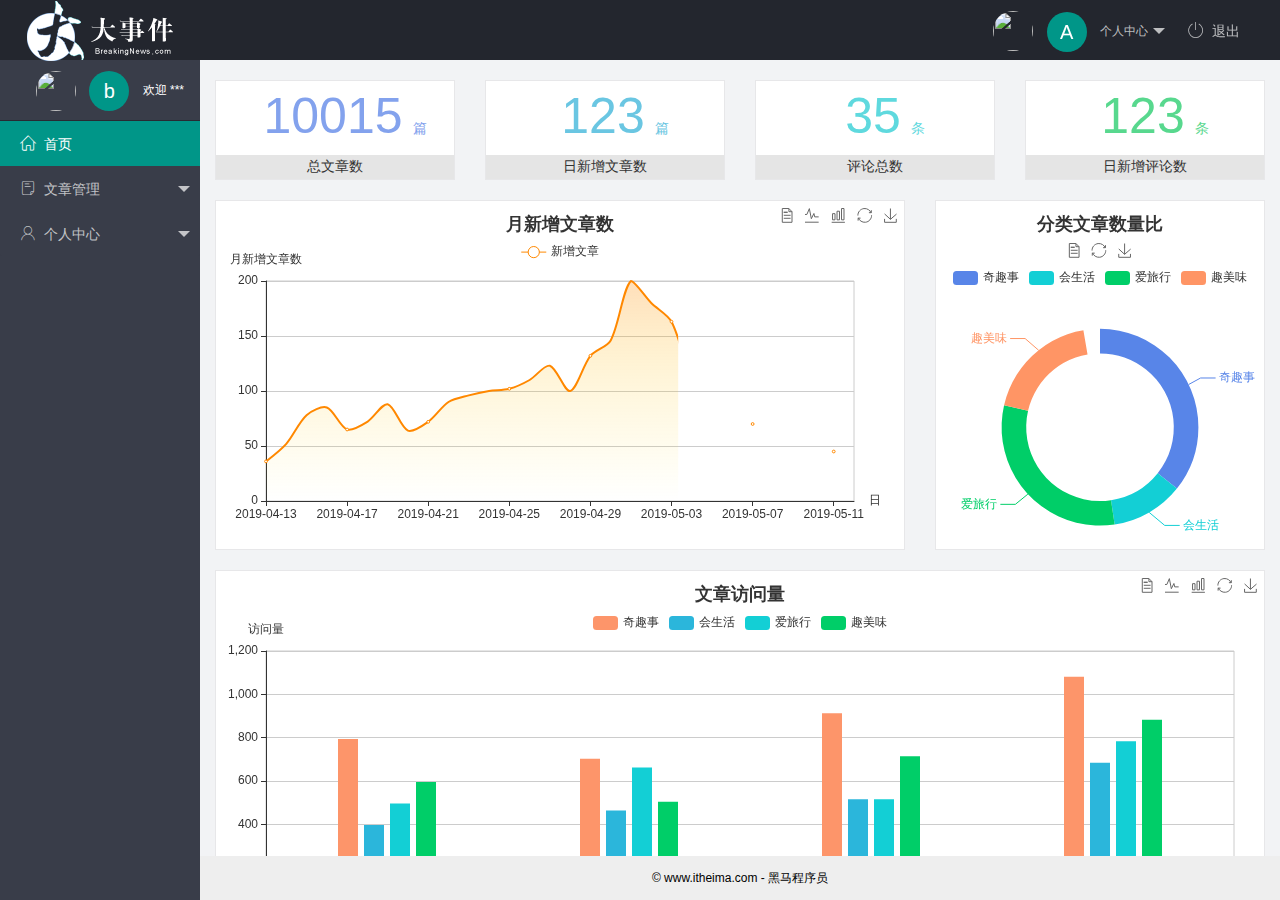
==== commit 78fa927f: "完成了个人用户信息功能开发" ====
--- a/index.html
+++ b/index.html
@@ -28,9 +28,9 @@
                         个人中心
                     </a>
                     <dl class="layui-nav-child">
-                        <dd><a href="">基本资料</a></dd>
-                        <dd><a href="">更换头像</a></dd>
-                        <dd><a href="">重置密码</a></dd>
+                        <dd><a href="/user/user_info.html" target="fm">基本资料</a></dd>
+                        <dd><a href="/user/user_avatar.html" target="fm">更换头像</a></dd>
+                        <dd><a href="/user/user_pwd.html" target="fm">重置密码</a></dd>
                     </dl>
                 </li>
                 <li class="layui-nav-item">
@@ -69,13 +69,16 @@
                         <a href="javascript:;"><span class="iconfont icon-user"></span>个人中心</a>
                         <dl class="layui-nav-child">
                             <dd>
-                                <a href="javascript:;"><i class="layui-icon layui-icon-app"></i>基本资料</a>
+                                <a href="/user/user_info.html" target="fm"><i
+                                        class="layui-icon layui-icon-app"></i>基本资料</a>
                             </dd>
                             <dd>
-                                <a href="javascript:;"><i class="layui-icon layui-icon-app"></i>更换头像</a>
+                                <a href="/user/user_avatar.html" target="fm"><i
+                                        class="layui-icon layui-icon-app"></i>更换头像</a>
                             </dd>
                             <dd>
-                                <a href="javascript:;"><i class="layui-icon layui-icon-app"></i>重置密码</a>
+                                <a href="/user/user_pwd.html" target="fm"><i
+                                        class="layui-icon layui-icon-app"></i>重置密码</a>
                             </dd>
                         </dl>
                     </li>
